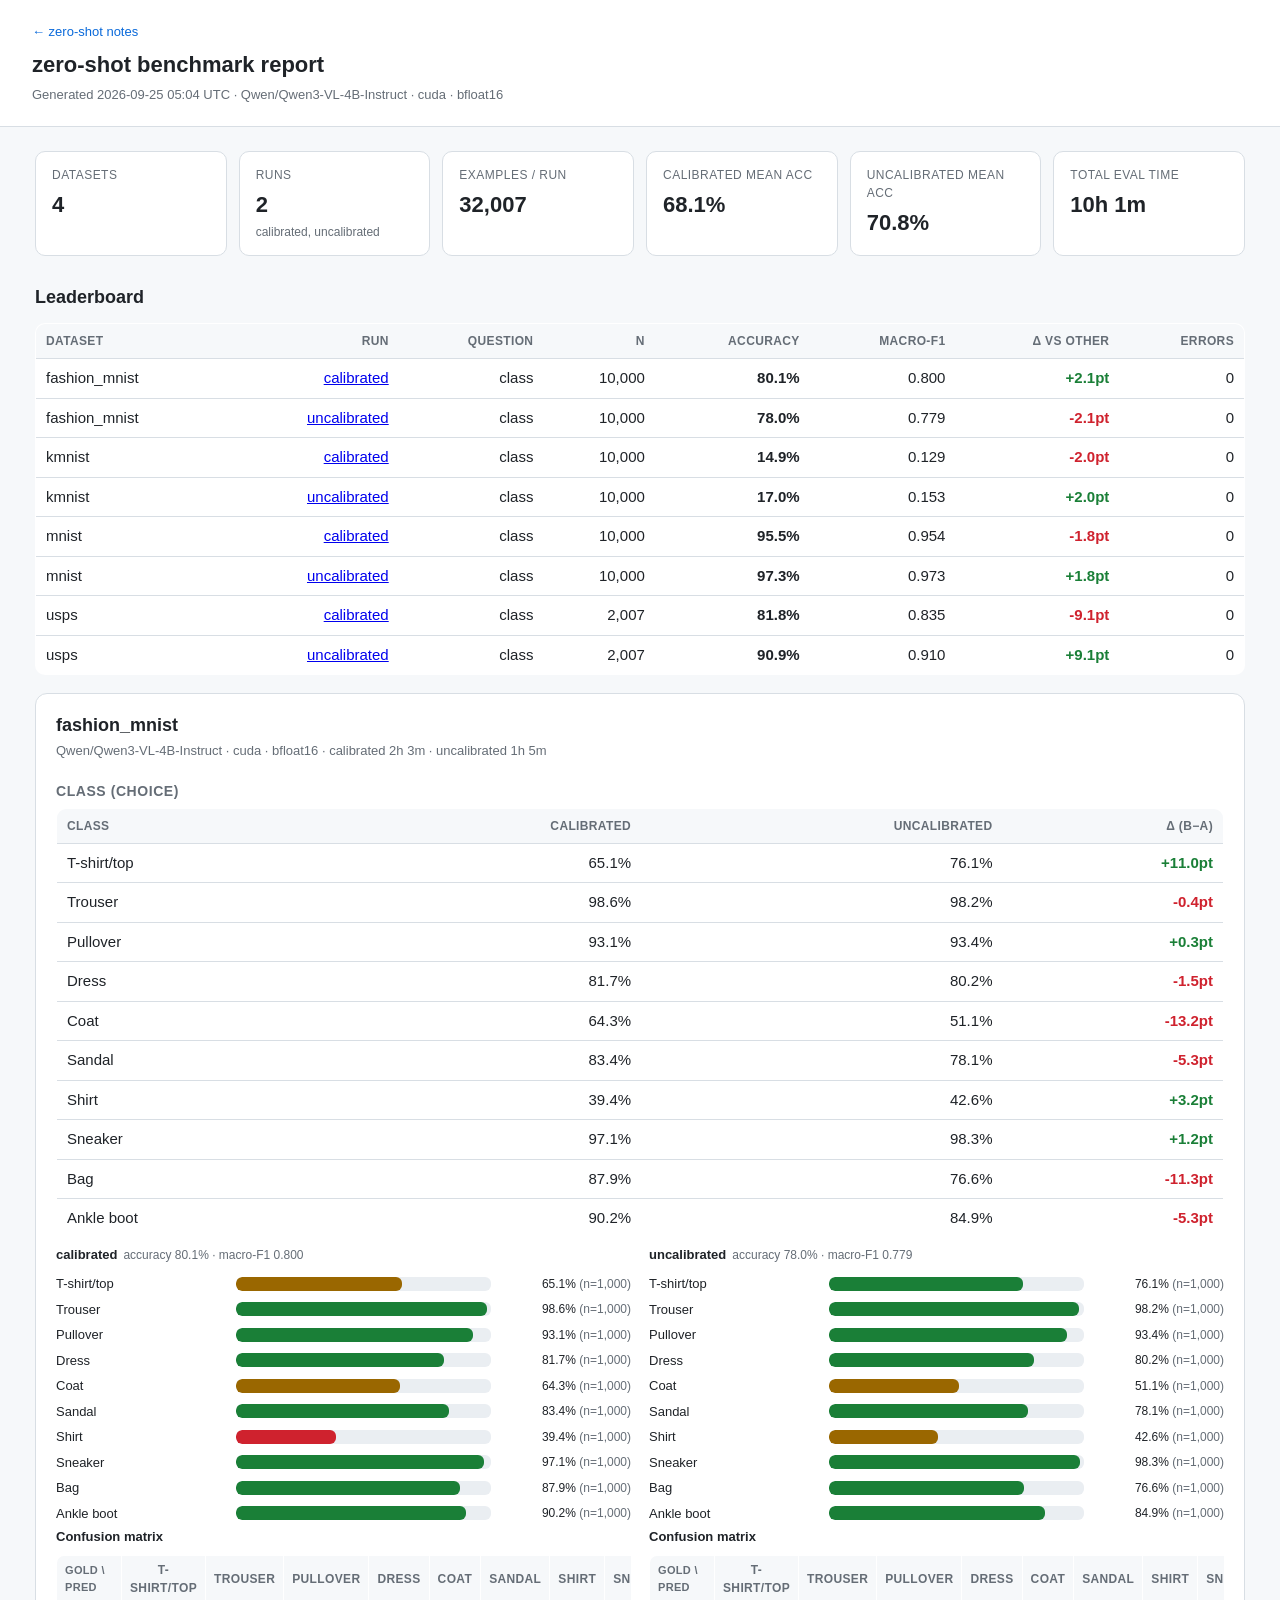
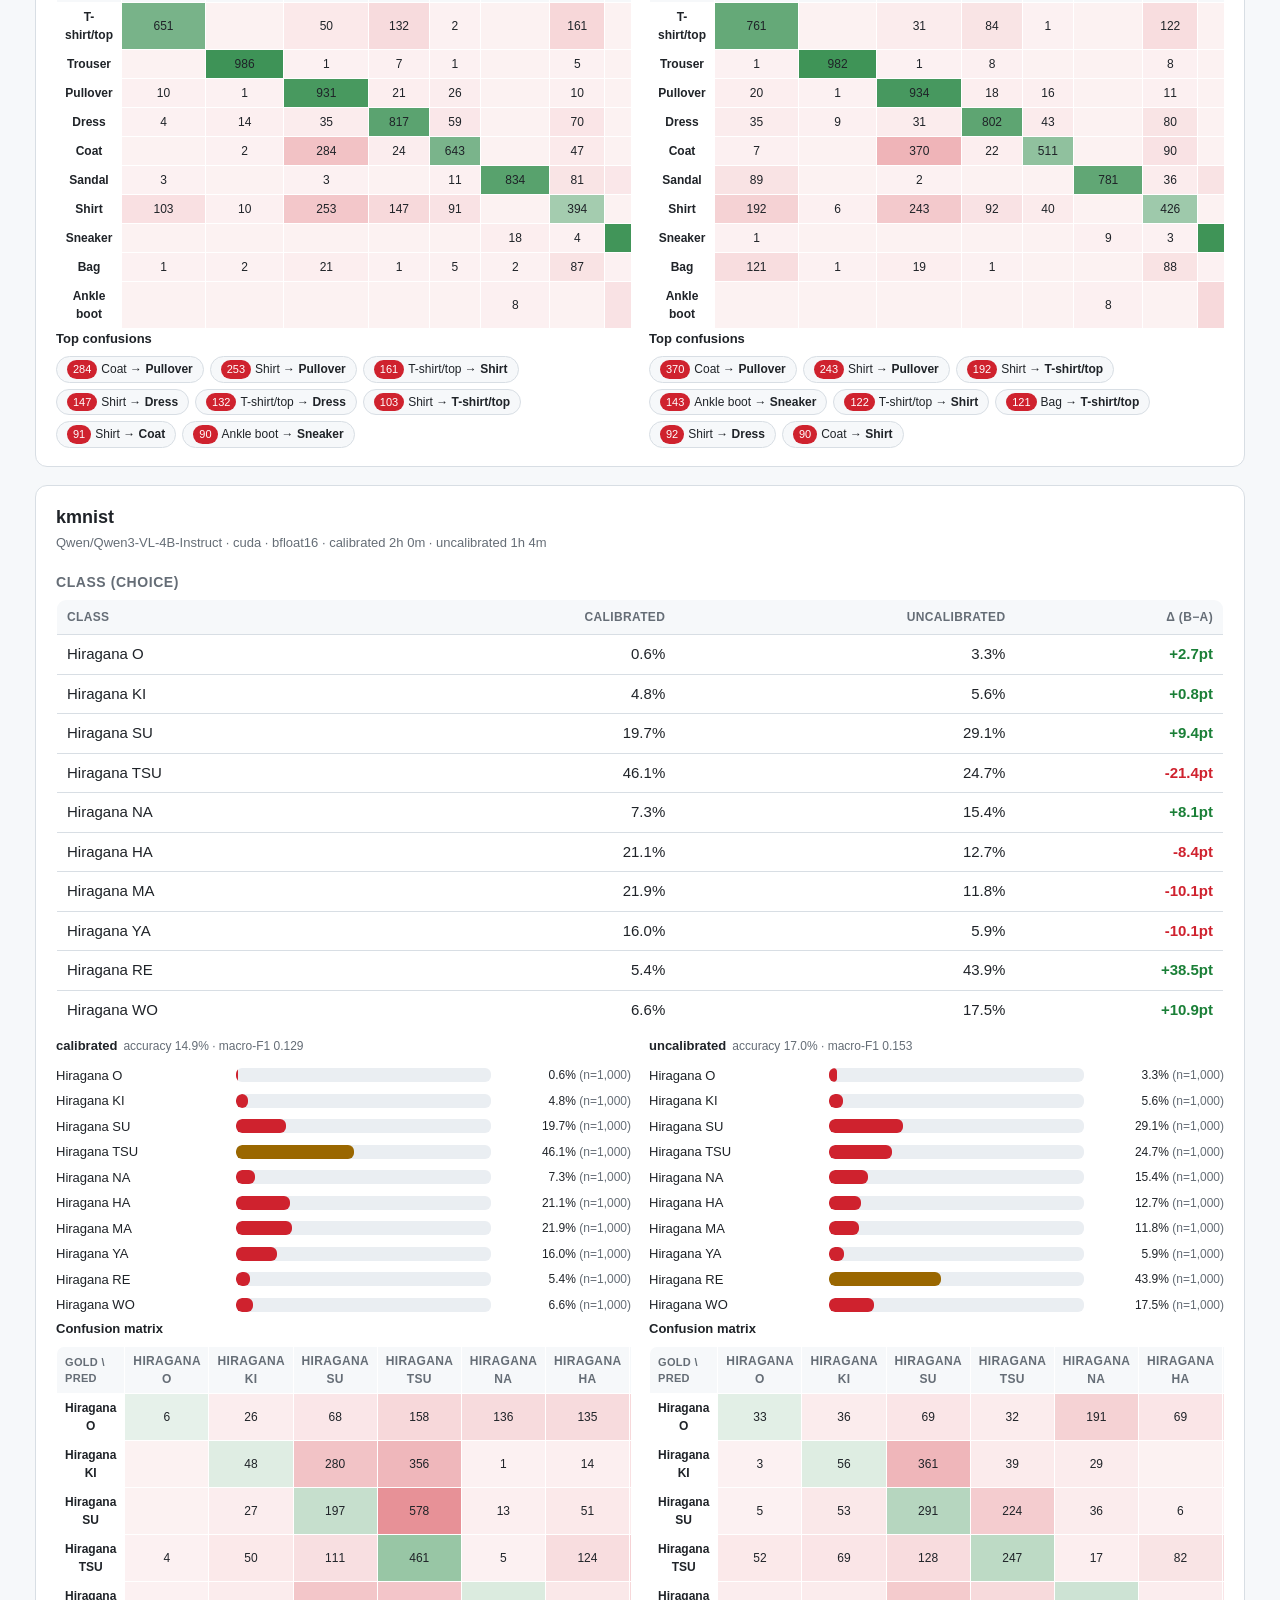
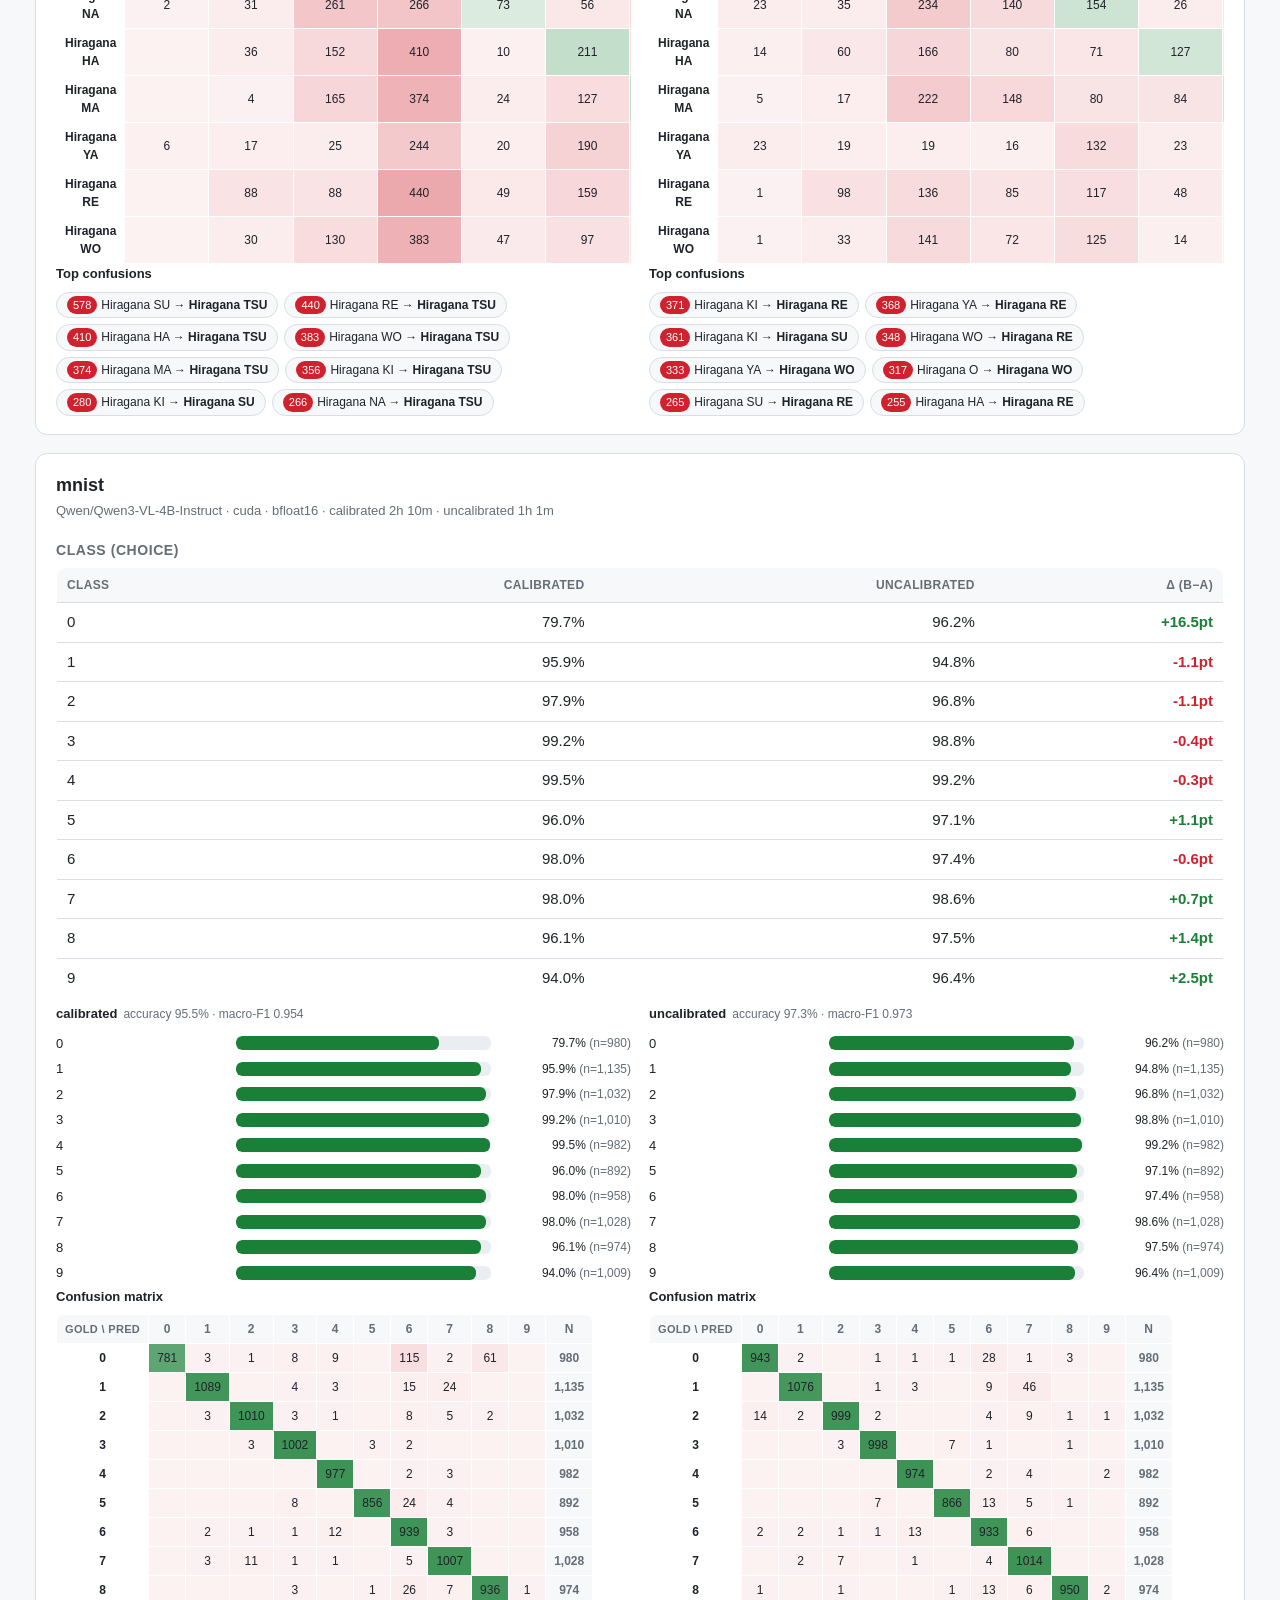
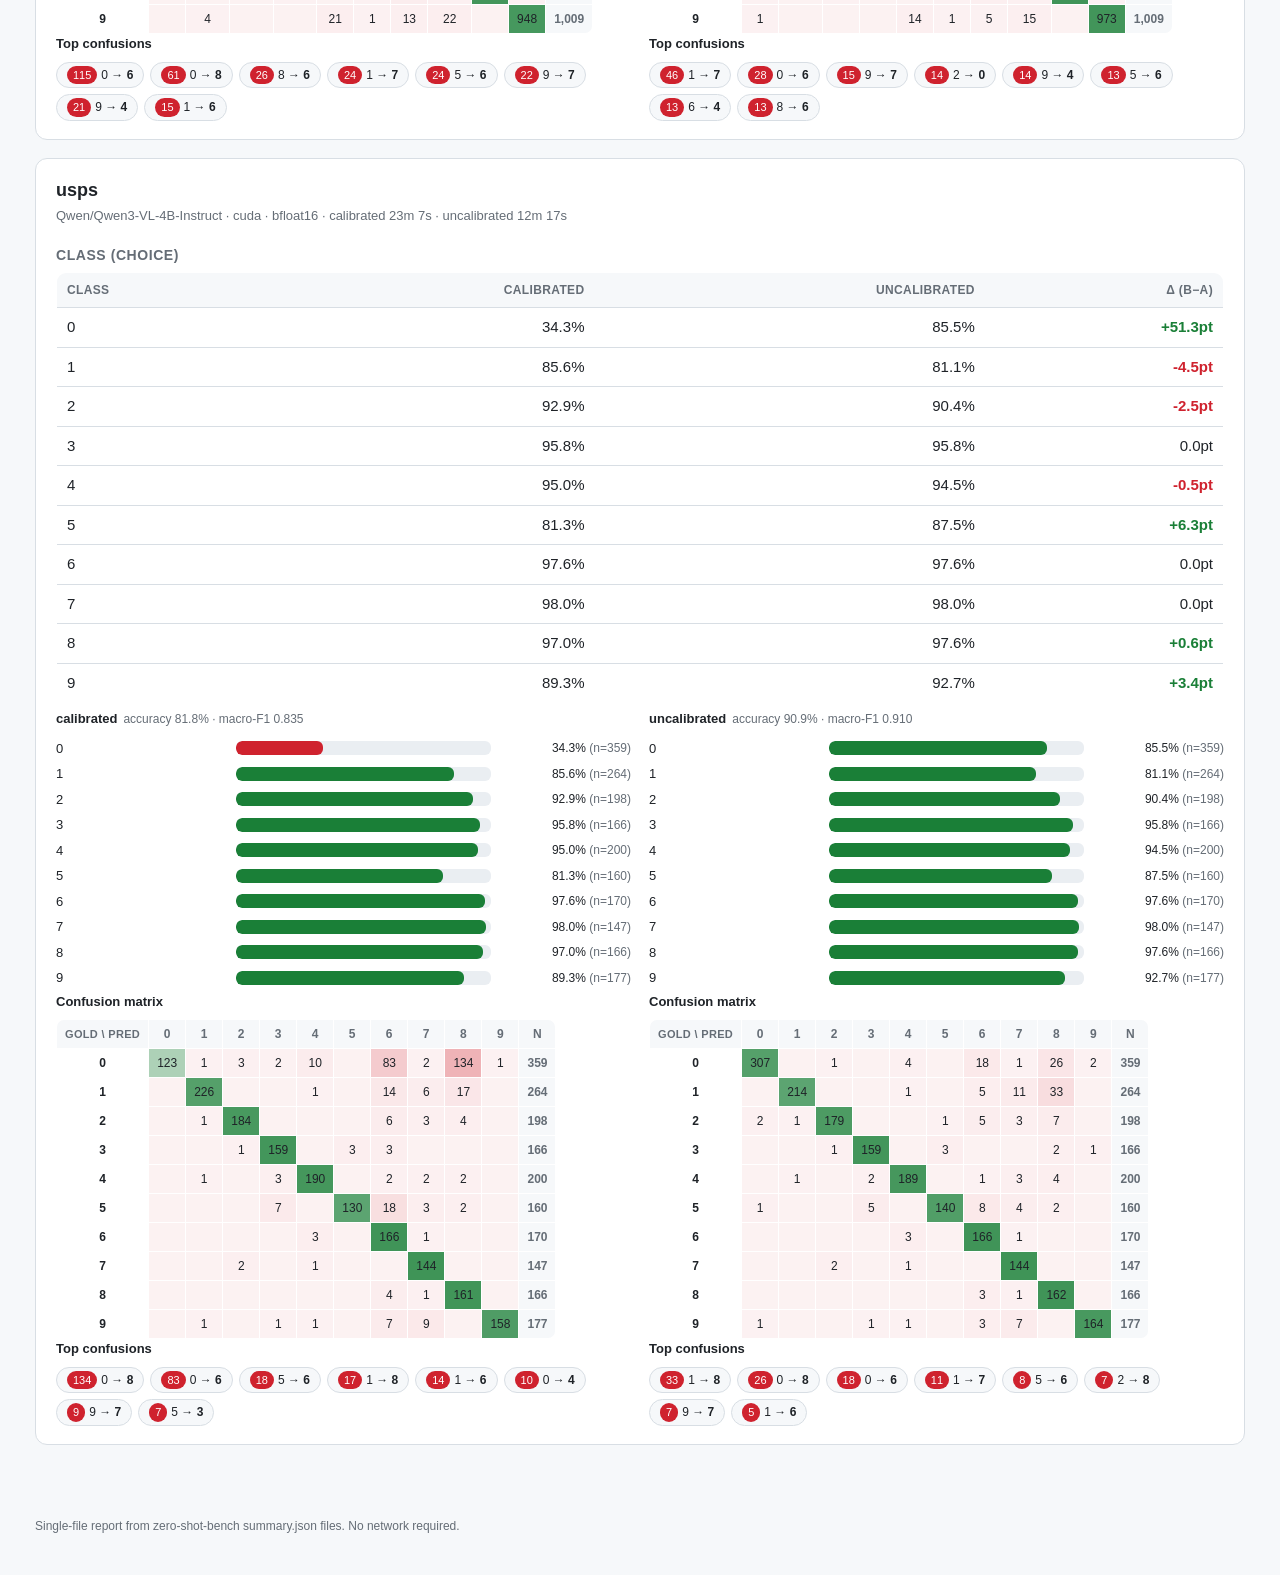
==== docs/benchmark/index.html @ 5418a1a0 "initial benchmarks" ====
<!DOCTYPE html>
<html lang="en">
<head>
<meta charset="utf-8">
<meta name="viewport" content="width=device-width, initial-scale=1">
<title>zero-shot benchmark report</title>
<style>
  :root{
    --bg:#f6f8fa; --card:#fff; --ink:#1f2328; --muted:#656d76;
    --border:#d8dee4; --accent:#0969da; --good:#1a7f37; --mid:#9a6700; --bad:#cf222e;
  }
  *{box-sizing:border-box}
  body{margin:0;background:var(--bg);color:var(--ink);
    font:15px/1.5 -apple-system,BlinkMacSystemFont,"Segoe UI",Roboto,Helvetica,Arial,sans-serif}
  header{background:#fff;border-bottom:1px solid var(--border);padding:22px 32px}
  header h1{margin:0 0 4px;font-size:22px}
  header p{margin:0;color:var(--muted);font-size:13px}
  main{max-width:1250px;margin:0 auto;padding:24px 20px 64px}
  h2{font-size:18px;margin:28px 0 12px}
  h3{font-size:14px;margin:20px 0 6px;color:var(--muted);text-transform:uppercase;letter-spacing:.04em}
  h4{font-size:13px;margin:0 0 6px}
  .cards{display:grid;grid-template-columns:repeat(auto-fit,minmax(150px,1fr));gap:12px}
  .card{background:var(--card);border:1px solid var(--border);border-radius:10px;padding:14px 16px}
  .card .k{font-size:12px;text-transform:uppercase;letter-spacing:.04em;color:var(--muted)}
  .card .v{font-size:22px;font-weight:600;margin-top:4px}
  .card .s{font-size:12px;color:var(--muted);margin-top:2px}
  table{border-collapse:collapse;width:100%;background:var(--card);border:1px solid var(--border);border-radius:10px;overflow:hidden}
  th,td{padding:8px 10px;text-align:right;border-bottom:1px solid var(--border);font-variant-numeric:tabular-nums}
  th:first-child,td:first-child{text-align:left}
  thead th{background:#f6f8fa;font-size:12px;color:var(--muted);text-transform:uppercase;letter-spacing:.03em}
  tbody tr:last-child td{border-bottom:none}
  tbody tr:hover{background:#f6f8fa}
  td.pos{color:var(--good);font-weight:600}
  td.neg{color:var(--bad);font-weight:600}
  .dataset{background:var(--card);border:1px solid var(--border);border-radius:12px;padding:18px 20px;margin-top:18px}
  .dataset h2{margin:0 0 2px}
  .dataset .meta{color:var(--muted);font-size:13px;margin-bottom:6px}
  .bars{display:grid;gap:6px;margin:10px 0 4px}
  .bar-row{display:grid;grid-template-columns:170px 1fr 130px;align-items:center;gap:10px}
  .bar-label{font-size:13px;overflow:hidden;text-overflow:ellipsis;white-space:nowrap}
  .bar-track{background:#eaeef2;border-radius:6px;height:14px;overflow:hidden}
  .bar-fill{height:100%;border-radius:6px}
  .bar-fill.good{background:var(--good)} .bar-fill.mid{background:var(--mid)} .bar-fill.bad{background:var(--bad)}
  .bar-val{font-size:12px;text-align:right;font-variant-numeric:tabular-nums}
  .muted{color:var(--muted)}
  .heatmap-wrap{overflow-x:auto;margin-top:8px}
  table.heatmap{width:auto;min-width:0;border-radius:8px}
  table.heatmap th,table.heatmap td{padding:5px 8px;text-align:center;font-size:12px;border:1px solid #fff}
  table.heatmap thead th{color:var(--muted)}
  table.heatmap th.corner{background:#f6f8fa;font-size:11px;text-align:left}
  table.heatmap th.total{background:#f6f8fa;color:var(--muted)}
  table.heatmap td{min-width:34px}
  .confusions{margin:8px 0 0;padding-left:0;list-style:none;display:flex;flex-wrap:wrap;gap:6px}
  .confusions li{background:#f6f8fa;border:1px solid var(--border);border-radius:999px;padding:3px 10px;font-size:12px}
  .pill{display:inline-block;min-width:18px;text-align:center;border-radius:999px;color:#fff;font-size:11px;padding:1px 6px;margin-right:4px}
  .pill.bad{background:var(--bad)}
  .run-grid{display:grid;grid-template-columns:repeat(auto-fit,minmax(430px,1fr));gap:18px;margin-top:6px}
  .run-col{min-width:0}
  .run-col h4 .tag{font-weight:400;color:var(--muted);font-size:12px;margin-left:6px}
  .legend{font-size:12px;color:var(--muted);margin-top:6px}
  .nav{margin:0 0 6px}
  .nav a{color:var(--accent);text-decoration:none;font-size:13px}
  .nav a:hover{text-decoration:underline}
  footer{max-width:1250px;margin:0 auto;padding:8px 20px 40px;color:var(--muted);font-size:12px}
</style>
</head>
<body>
<header>
  <p class="nav"><a href="../">← zero-shot notes</a></p>
  <h1>zero-shot benchmark report</h1>
  <p id="subtitle">Generated 2026-09-25 05:04 UTC</p>
</header>
<main>
  <section id="overview" class="cards"></section>

  <h2>Leaderboard</h2>
  <table id="leaderboard">
    <thead>
      <tr>
        <th>Dataset</th><th>Run</th><th>Question</th><th>N</th>
        <th>Accuracy</th><th>Macro-F1</th><th>Δ vs other</th><th>Errors</th>
      </tr>
    </thead>
    <tbody></tbody>
  </table>

  <div id="details"></div>
</main>
<footer>Single-file report from zero-shot-bench summary.json files. No network required.</footer>
<script>
const REPORTS = [{"created_at": "2026-09-24T19:02:17.685907+00:00", "dataset": {"path": "/home/ayues/project/zero-shot/benchmark/data/popular/fashion_mnist/data.csv", "examples": 10000, "evaluated": 10000, "errors": 0}, "model": {"id": "Qwen/Qwen3-VL-4B-Instruct", "source": "/home/ayues/project/zero-shot/models/qwen3-vl-4b-instruct", "from_disk": true, "device": "cuda", "dtype": "bfloat16", "quantized": false, "multimodal": true}, "settings": {"temperature": 1.0, "calibrate": true, "calibration_context": "N/A", "kv_cache": true, "max_image_pixels": null, "text_columns": ["text"], "text_separator": "\n\n", "state_key": null, "image_column": "image", "limit": null}, "label_map": {}, "label_columns": {"class": "label"}, "questions": {"class": {"type": "choice", "instructions": "Which type of clothing is shown in the image?", "criteria": {"t-shirt": "T-shirt/top", "trouser": "Trouser", "pullover": "Pullover", "dress": "Dress", "coat": "Coat", "sandal": "Sandal", "shirt": "Shirt", "sneaker": "Sneaker", "bag": "Bag", "ankle-boot": "Ankle boot"}}}, "metrics": {"class": {"type": "choice", "n": 10000, "accuracy": 0.8008, "macro_f1": 0.8002723327448555, "confusion": {"t-shirt": {"t-shirt": 651, "trouser": 0, "pullover": 50, "dress": 132, "coat": 2, "sandal": 0, "shirt": 161, "sneaker": 0, "bag": 4, "ankle-boot": 0}, "trouser": {"t-shirt": 0, "trouser": 986, "pullover": 1, "dress": 7, "coat": 1, "sandal": 0, "shirt": 5, "sneaker": 0, "bag": 0, "ankle-boot": 0}, "pullover": {"t-shirt": 10, "trouser": 1, "pullover": 931, "dress": 21, "coat": 26, "sandal": 0, "shirt": 10, "sneaker": 0, "bag": 1, "ankle-boot": 0}, "dress": {"t-shirt": 4, "trouser": 14, "pullover": 35, "dress": 817, "coat": 59, "sandal": 0, "shirt": 70, "sneaker": 0, "bag": 1, "ankle-boot": 0}, "coat": {"t-shirt": 0, "trouser": 2, "pullover": 284, "dress": 24, "coat": 643, "sandal": 0, "shirt": 47, "sneaker": 0, "bag": 0, "ankle-boot": 0}, "sandal": {"t-shirt": 3, "trouser": 0, "pullover": 3, "dress": 0, "coat": 11, "sandal": 834, "shirt": 81, "sneaker": 58, "bag": 1, "ankle-boot": 9}, "shirt": {"t-shirt": 103, "trouser": 10, "pullover": 253, "dress": 147, "coat": 91, "sandal": 0, "shirt": 394, "sneaker": 0, "bag": 2, "ankle-boot": 0}, "sneaker": {"t-shirt": 0, "trouser": 0, "pullover": 0, "dress": 0, "coat": 0, "sandal": 18, "shirt": 4, "sneaker": 971, "bag": 0, "ankle-boot": 7}, "bag": {"t-shirt": 1, "trouser": 2, "pullover": 21, "dress": 1, "coat": 5, "sandal": 2, "shirt": 87, "sneaker": 2, "bag": 879, "ankle-boot": 0}, "ankle-boot": {"t-shirt": 0, "trouser": 0, "pullover": 0, "dress": 0, "coat": 0, "sandal": 8, "shirt": 0, "sneaker": 90, "bag": 0, "ankle-boot": 902}}, "labels": ["t-shirt", "trouser", "pullover", "dress", "coat", "sandal", "shirt", "sneaker", "bag", "ankle-boot"], "unmatched_gold": 0, "errors": 0}}, "overall": {"questions": 1, "mean_accuracy": 0.8008, "mean_mae": null}, "timing": {"load_seconds": 45.74300926000069, "eval_seconds": 7423.798492524998, "seconds_per_example": 0.7423798492524999}, "output_dir": "/home/ayues/project/zero-shot/benchmark/data/popular/fashion_mnist/out", "name": "fashion_mnist", "run_dir": "out", "run": "calibrated"}, {"created_at": "2026-09-24T21:03:00.503911+00:00", "dataset": {"path": "/home/ayues/project/zero-shot/benchmark/data/popular/kmnist/data.csv", "examples": 10000, "evaluated": 10000, "errors": 0}, "model": {"id": "Qwen/Qwen3-VL-4B-Instruct", "source": "/home/ayues/project/zero-shot/models/qwen3-vl-4b-instruct", "from_disk": true, "device": "cuda", "dtype": "bfloat16", "quantized": false, "multimodal": true}, "settings": {"temperature": 1.0, "calibrate": true, "calibration_context": "N/A", "kv_cache": true, "max_image_pixels": null, "text_columns": ["text"], "text_separator": "\n\n", "state_key": null, "image_column": "image", "limit": null}, "label_map": {}, "label_columns": {"class": "label"}, "questions": {"class": {"type": "choice", "instructions": "Which hiragana character is written in the image?", "criteria": {"o": "Hiragana O", "ki": "Hiragana KI", "su": "Hiragana SU", "tsu": "Hiragana TSU", "na": "Hiragana NA", "ha": "Hiragana HA", "ma": "Hiragana MA", "ya": "Hiragana YA", "re": "Hiragana RE", "wo": "Hiragana WO"}}}, "metrics": {"class": {"type": "choice", "n": 10000, "accuracy": 0.1495, "macro_f1": 0.12875838931871525, "confusion": {"o": {"o": 6, "ki": 26, "su": 68, "tsu": 158, "na": 136, "ha": 135, "ma": 158, "ya": 65, "re": 61, "wo": 187}, "ki": {"o": 0, "ki": 48, "su": 280, "tsu": 356, "na": 1, "ha": 14, "ma": 102, "ya": 67, "re": 119, "wo": 13}, "su": {"o": 0, "ki": 27, "su": 197, "tsu": 578, "na": 13, "ha": 51, "ma": 31, "ya": 14, "re": 66, "wo": 23}, "tsu": {"o": 4, "ki": 50, "su": 111, "tsu": 461, "na": 5, "ha": 124, "ma": 187, "ya": 8, "re": 41, "wo": 9}, "na": {"o": 2, "ki": 31, "su": 261, "tsu": 266, "na": 73, "ha": 56, "ma": 153, "ya": 56, "re": 39, "wo": 63}, "ha": {"o": 0, "ki": 36, "su": 152, "tsu": 410, "na": 10, "ha": 211, "ma": 86, "ya": 69, "re": 7, "wo": 19}, "ma": {"o": 0, "ki": 4, "su": 165, "tsu": 374, "na": 24, "ha": 127, "ma": 219, "ya": 43, "re": 11, "wo": 33}, "ya": {"o": 6, "ki": 17, "su": 25, "tsu": 244, "na": 20, "ha": 190, "ma": 109, "ya": 160, "re": 142, "wo": 87}, "re": {"o": 0, "ki": 88, "su": 88, "tsu": 440, "na": 49, "ha": 159, "ma": 81, "ya": 36, "re": 54, "wo": 5}, "wo": {"o": 0, "ki": 30, "su": 130, "tsu": 383, "na": 47, "ha": 97, "ma": 52, "ya": 167, "re": 28, "wo": 66}}, "labels": ["o", "ki", "su", "tsu", "na", "ha", "ma", "ya", "re", "wo"], "unmatched_gold": 0, "errors": 0}}, "overall": {"questions": 1, "mean_accuracy": 0.1495, "mean_mae": null}, "timing": {"load_seconds": 18.66053190400271, "eval_seconds": 7222.971727321998, "seconds_per_example": 0.7222971727321997}, "output_dir": "/home/ayues/project/zero-shot/benchmark/data/popular/kmnist/out", "name": "kmnist", "run_dir": "out", "run": "calibrated"}, {"created_at": "2026-09-24T16:57:44.135736+00:00", "dataset": {"path": "/home/ayues/project/zero-shot/benchmark/data/popular/mnist/data.csv", "examples": 10000, "evaluated": 10000, "errors": 0}, "model": {"id": "Qwen/Qwen3-VL-4B-Instruct", "source": "/home/ayues/project/zero-shot/models/qwen3-vl-4b-instruct", "from_disk": true, "device": "cuda", "dtype": "bfloat16", "quantized": false, "multimodal": true}, "settings": {"temperature": 1.0, "calibrate": true, "calibration_context": "N/A", "kv_cache": true, "max_image_pixels": null, "text_columns": ["text"], "text_separator": "\n\n", "state_key": null, "image_column": "image", "limit": null}, "label_map": {}, "label_columns": {"class": "label"}, "questions": {"class": {"type": "choice", "instructions": "Which single digit (0-9) is written in this image?", "criteria": {"0": "", "1": "", "2": "", "3": "", "4": "", "5": "", "6": "", "7": "", "8": "", "9": ""}}}, "metrics": {"class": {"type": "choice", "n": 10000, "accuracy": 0.9545, "macro_f1": 0.9539557639580375, "confusion": {"0": {"0": 781, "1": 3, "2": 1, "3": 8, "4": 9, "5": 0, "6": 115, "7": 2, "8": 61, "9": 0}, "1": {"0": 0, "1": 1089, "2": 0, "3": 4, "4": 3, "5": 0, "6": 15, "7": 24, "8": 0, "9": 0}, "2": {"0": 0, "1": 3, "2": 1010, "3": 3, "4": 1, "5": 0, "6": 8, "7": 5, "8": 2, "9": 0}, "3": {"0": 0, "1": 0, "2": 3, "3": 1002, "4": 0, "5": 3, "6": 2, "7": 0, "8": 0, "9": 0}, "4": {"0": 0, "1": 0, "2": 0, "3": 0, "4": 977, "5": 0, "6": 2, "7": 3, "8": 0, "9": 0}, "5": {"0": 0, "1": 0, "2": 0, "3": 8, "4": 0, "5": 856, "6": 24, "7": 4, "8": 0, "9": 0}, "6": {"0": 0, "1": 2, "2": 1, "3": 1, "4": 12, "5": 0, "6": 939, "7": 3, "8": 0, "9": 0}, "7": {"0": 0, "1": 3, "2": 11, "3": 1, "4": 1, "5": 0, "6": 5, "7": 1007, "8": 0, "9": 0}, "8": {"0": 0, "1": 0, "2": 0, "3": 3, "4": 0, "5": 1, "6": 26, "7": 7, "8": 936, "9": 1}, "9": {"0": 0, "1": 4, "2": 0, "3": 0, "4": 21, "5": 1, "6": 13, "7": 22, "8": 0, "9": 948}}, "labels": ["0", "1", "2", "3", "4", "5", "6", "7", "8", "9"], "unmatched_gold": 0, "errors": 0}}, "overall": {"questions": 1, "mean_accuracy": 0.9545, "mean_mae": null}, "timing": {"load_seconds": 4.3006291080000665, "eval_seconds": 7846.954519002002, "seconds_per_example": 0.7846954519002002}, "output_dir": "/home/ayues/project/zero-shot/benchmark/data/popular/mnist/out", "name": "mnist", "run_dir": "out", "run": "calibrated"}, {"created_at": "2026-09-24T21:26:11.743957+00:00", "dataset": {"path": "/home/ayues/project/zero-shot/benchmark/data/popular/usps/data.csv", "examples": 2007, "evaluated": 2007, "errors": 0}, "model": {"id": "Qwen/Qwen3-VL-4B-Instruct", "source": "/home/ayues/project/zero-shot/models/qwen3-vl-4b-instruct", "from_disk": true, "device": "cuda", "dtype": "bfloat16", "quantized": false, "multimodal": true}, "settings": {"temperature": 1.0, "calibrate": true, "calibration_context": "N/A", "kv_cache": true, "max_image_pixels": null, "text_columns": ["text"], "text_separator": "\n\n", "state_key": null, "image_column": "image", "limit": null}, "label_map": {}, "label_columns": {"class": "label"}, "questions": {"class": {"type": "choice", "instructions": "Which single digit (0-9) is written in the image?", "criteria": {"0": "", "1": "", "2": "", "3": "", "4": "", "5": "", "6": "", "7": "", "8": "", "9": ""}}}, "metrics": {"class": {"type": "choice", "n": 2007, "accuracy": 0.8176382660687593, "macro_f1": 0.8348558573045868, "confusion": {"0": {"0": 123, "1": 1, "2": 3, "3": 2, "4": 10, "5": 0, "6": 83, "7": 2, "8": 134, "9": 1}, "1": {"0": 0, "1": 226, "2": 0, "3": 0, "4": 1, "5": 0, "6": 14, "7": 6, "8": 17, "9": 0}, "2": {"0": 0, "1": 1, "2": 184, "3": 0, "4": 0, "5": 0, "6": 6, "7": 3, "8": 4, "9": 0}, "3": {"0": 0, "1": 0, "2": 1, "3": 159, "4": 0, "5": 3, "6": 3, "7": 0, "8": 0, "9": 0}, "4": {"0": 0, "1": 1, "2": 0, "3": 3, "4": 190, "5": 0, "6": 2, "7": 2, "8": 2, "9": 0}, "5": {"0": 0, "1": 0, "2": 0, "3": 7, "4": 0, "5": 130, "6": 18, "7": 3, "8": 2, "9": 0}, "6": {"0": 0, "1": 0, "2": 0, "3": 0, "4": 3, "5": 0, "6": 166, "7": 1, "8": 0, "9": 0}, "7": {"0": 0, "1": 0, "2": 2, "3": 0, "4": 1, "5": 0, "6": 0, "7": 144, "8": 0, "9": 0}, "8": {"0": 0, "1": 0, "2": 0, "3": 0, "4": 0, "5": 0, "6": 4, "7": 1, "8": 161, "9": 0}, "9": {"0": 0, "1": 1, "2": 0, "3": 1, "4": 1, "5": 0, "6": 7, "7": 9, "8": 0, "9": 158}}, "labels": ["0", "1", "2", "3", "4", "5", "6", "7", "8", "9"], "unmatched_gold": 0, "errors": 0}}, "overall": {"questions": 1, "mean_accuracy": 0.8176382660687593, "mean_mae": null}, "timing": {"load_seconds": 3.6701482460048283, "eval_seconds": 1386.8287330730018, "seconds_per_example": 0.6909958809531648}, "output_dir": "/home/ayues/project/zero-shot/benchmark/data/popular/usps/out", "name": "usps", "run_dir": "out", "run": "calibrated"}, {"created_at": "2026-09-25T02:34:12.720989+00:00", "dataset": {"path": "/home/ayues/project/zero-shot/benchmark/data/popular/fashion_mnist/data.csv", "examples": 10000, "evaluated": 10000, "errors": 0}, "model": {"id": "Qwen/Qwen3-VL-4B-Instruct", "source": "/home/ayues/project/zero-shot/models/qwen3-vl-4b-instruct", "from_disk": true, "device": "cuda", "dtype": "bfloat16", "quantized": false, "multimodal": true}, "settings": {"temperature": 1.0, "calibrate": false, "calibration_context": "N/A", "kv_cache": true, "max_image_pixels": null, "text_columns": ["text"], "text_separator": "\n\n", "state_key": null, "image_column": "image", "limit": null}, "label_map": {}, "label_columns": {"class": "label"}, "questions": {"class": {"type": "choice", "instructions": "Which type of clothing is shown in the image?", "criteria": {"t-shirt": "T-shirt/top", "trouser": "Trouser", "pullover": "Pullover", "dress": "Dress", "coat": "Coat", "sandal": "Sandal", "shirt": "Shirt", "sneaker": "Sneaker", "bag": "Bag", "ankle-boot": "Ankle boot"}}}, "metrics": {"class": {"type": "choice", "n": 10000, "accuracy": 0.7795, "macro_f1": 0.7794634136109871, "confusion": {"t-shirt": {"t-shirt": 761, "trouser": 0, "pullover": 31, "dress": 84, "coat": 1, "sandal": 0, "shirt": 122, "sneaker": 0, "bag": 1, "ankle-boot": 0}, "trouser": {"t-shirt": 1, "trouser": 982, "pullover": 1, "dress": 8, "coat": 0, "sandal": 0, "shirt": 8, "sneaker": 0, "bag": 0, "ankle-boot": 0}, "pullover": {"t-shirt": 20, "trouser": 1, "pullover": 934, "dress": 18, "coat": 16, "sandal": 0, "shirt": 11, "sneaker": 0, "bag": 0, "ankle-boot": 0}, "dress": {"t-shirt": 35, "trouser": 9, "pullover": 31, "dress": 802, "coat": 43, "sandal": 0, "shirt": 80, "sneaker": 0, "bag": 0, "ankle-boot": 0}, "coat": {"t-shirt": 7, "trouser": 0, "pullover": 370, "dress": 22, "coat": 511, "sandal": 0, "shirt": 90, "sneaker": 0, "bag": 0, "ankle-boot": 0}, "sandal": {"t-shirt": 89, "trouser": 0, "pullover": 2, "dress": 0, "coat": 0, "sandal": 781, "shirt": 36, "sneaker": 87, "bag": 0, "ankle-boot": 5}, "shirt": {"t-shirt": 192, "trouser": 6, "pullover": 243, "dress": 92, "coat": 40, "sandal": 0, "shirt": 426, "sneaker": 0, "bag": 1, "ankle-boot": 0}, "sneaker": {"t-shirt": 1, "trouser": 0, "pullover": 0, "dress": 0, "coat": 0, "sandal": 9, "shirt": 3, "sneaker": 983, "bag": 0, "ankle-boot": 4}, "bag": {"t-shirt": 121, "trouser": 1, "pullover": 19, "dress": 1, "coat": 0, "sandal": 0, "shirt": 88, "sneaker": 4, "bag": 766, "ankle-boot": 0}, "ankle-boot": {"t-shirt": 0, "trouser": 0, "pullover": 0, "dress": 0, "coat": 0, "sandal": 8, "shirt": 0, "sneaker": 143, "bag": 0, "ankle-boot": 849}}, "labels": ["t-shirt", "trouser", "pullover", "dress", "coat", "sandal", "shirt", "sneaker", "bag", "ankle-boot"], "unmatched_gold": 0, "errors": 0}}, "overall": {"questions": 1, "mean_accuracy": 0.7795, "mean_mae": null}, "timing": {"load_seconds": 4.740339263000351, "eval_seconds": 3956.718933994998, "seconds_per_example": 0.3956718933994998}, "output_dir": "/home/ayues/project/zero-shot/benchmark/data/popular/fashion_mnist/out-nocal", "name": "fashion_mnist", "run_dir": "out-nocal", "run": "uncalibrated"}, {"created_at": "2026-09-25T03:38:19.614732+00:00", "dataset": {"path": "/home/ayues/project/zero-shot/benchmark/data/popular/kmnist/data.csv", "examples": 10000, "evaluated": 10000, "errors": 0}, "model": {"id": "Qwen/Qwen3-VL-4B-Instruct", "source": "/home/ayues/project/zero-shot/models/qwen3-vl-4b-instruct", "from_disk": true, "device": "cuda", "dtype": "bfloat16", "quantized": false, "multimodal": true}, "settings": {"temperature": 1.0, "calibrate": false, "calibration_context": "N/A", "kv_cache": true, "max_image_pixels": null, "text_columns": ["text"], "text_separator": "\n\n", "state_key": null, "image_column": "image", "limit": null}, "label_map": {}, "label_columns": {"class": "label"}, "questions": {"class": {"type": "choice", "instructions": "Which hiragana character is written in the image?", "criteria": {"o": "Hiragana O", "ki": "Hiragana KI", "su": "Hiragana SU", "tsu": "Hiragana TSU", "na": "Hiragana NA", "ha": "Hiragana HA", "ma": "Hiragana MA", "ya": "Hiragana YA", "re": "Hiragana RE", "wo": "Hiragana WO"}}}, "metrics": {"class": {"type": "choice", "n": 10000, "accuracy": 0.1699, "macro_f1": 0.1530563942659137, "confusion": {"o": {"o": 33, "ki": 36, "su": 69, "tsu": 32, "na": 191, "ha": 69, "ma": 87, "ya": 25, "re": 141, "wo": 317}, "ki": {"o": 3, "ki": 56, "su": 361, "tsu": 39, "na": 29, "ha": 0, "ma": 43, "ya": 21, "re": 371, "wo": 77}, "su": {"o": 5, "ki": 53, "su": 291, "tsu": 224, "na": 36, "ha": 6, "ma": 10, "ya": 5, "re": 265, "wo": 105}, "tsu": {"o": 52, "ki": 69, "su": 128, "tsu": 247, "na": 17, "ha": 82, "ma": 129, "ya": 3, "re": 223, "wo": 50}, "na": {"o": 23, "ki": 35, "su": 234, "tsu": 140, "na": 154, "ha": 26, "ma": 70, "ya": 22, "re": 124, "wo": 172}, "ha": {"o": 14, "ki": 60, "su": 166, "tsu": 80, "na": 71, "ha": 127, "ma": 42, "ya": 27, "re": 255, "wo": 158}, "ma": {"o": 5, "ki": 17, "su": 222, "tsu": 148, "na": 80, "ha": 84, "ma": 118, "ya": 18, "re": 123, "wo": 185}, "ya": {"o": 23, "ki": 19, "su": 19, "tsu": 16, "na": 132, "ha": 23, "ma": 8, "ya": 59, "re": 368, "wo": 333}, "re": {"o": 1, "ki": 98, "su": 136, "tsu": 85, "na": 117, "ha": 48, "ma": 15, "ya": 4, "re": 439, "wo": 57}, "wo": {"o": 1, "ki": 33, "su": 141, "tsu": 72, "na": 125, "ha": 14, "ma": 2, "ya": 89, "re": 348, "wo": 175}}, "labels": ["o", "ki", "su", "tsu", "na", "ha", "ma", "ya", "re", "wo"], "unmatched_gold": 0, "errors": 0}}, "overall": {"questions": 1, "mean_accuracy": 0.1699, "mean_mae": null}, "timing": {"load_seconds": 3.8719869339984143, "eval_seconds": 3842.1482363920004, "seconds_per_example": 0.38421482363920006}, "output_dir": "/home/ayues/project/zero-shot/benchmark/data/popular/kmnist/out-nocal", "name": "kmnist", "run_dir": "out-nocal", "run": "uncalibrated"}, {"created_at": "2026-09-25T01:28:10.011584+00:00", "dataset": {"path": "/home/ayues/project/zero-shot/benchmark/data/popular/mnist/data.csv", "examples": 10000, "evaluated": 10000, "errors": 0}, "model": {"id": "Qwen/Qwen3-VL-4B-Instruct", "source": "/home/ayues/project/zero-shot/models/qwen3-vl-4b-instruct", "from_disk": true, "device": "cuda", "dtype": "bfloat16", "quantized": false, "multimodal": true}, "settings": {"temperature": 1.0, "calibrate": false, "calibration_context": "N/A", "kv_cache": true, "max_image_pixels": null, "text_columns": ["text"], "text_separator": "\n\n", "state_key": null, "image_column": "image", "limit": null}, "label_map": {}, "label_columns": {"class": "label"}, "questions": {"class": {"type": "choice", "instructions": "Which single digit (0-9) is written in this image?", "criteria": {"0": "", "1": "", "2": "", "3": "", "4": "", "5": "", "6": "", "7": "", "8": "", "9": ""}}}, "metrics": {"class": {"type": "choice", "n": 10000, "accuracy": 0.9726, "macro_f1": 0.9728437955637268, "confusion": {"0": {"0": 943, "1": 2, "2": 0, "3": 1, "4": 1, "5": 1, "6": 28, "7": 1, "8": 3, "9": 0}, "1": {"0": 0, "1": 1076, "2": 0, "3": 1, "4": 3, "5": 0, "6": 9, "7": 46, "8": 0, "9": 0}, "2": {"0": 14, "1": 2, "2": 999, "3": 2, "4": 0, "5": 0, "6": 4, "7": 9, "8": 1, "9": 1}, "3": {"0": 0, "1": 0, "2": 3, "3": 998, "4": 0, "5": 7, "6": 1, "7": 0, "8": 1, "9": 0}, "4": {"0": 0, "1": 0, "2": 0, "3": 0, "4": 974, "5": 0, "6": 2, "7": 4, "8": 0, "9": 2}, "5": {"0": 0, "1": 0, "2": 0, "3": 7, "4": 0, "5": 866, "6": 13, "7": 5, "8": 1, "9": 0}, "6": {"0": 2, "1": 2, "2": 1, "3": 1, "4": 13, "5": 0, "6": 933, "7": 6, "8": 0, "9": 0}, "7": {"0": 0, "1": 2, "2": 7, "3": 0, "4": 1, "5": 0, "6": 4, "7": 1014, "8": 0, "9": 0}, "8": {"0": 1, "1": 0, "2": 1, "3": 0, "4": 0, "5": 1, "6": 13, "7": 6, "8": 950, "9": 2}, "9": {"0": 1, "1": 0, "2": 0, "3": 0, "4": 14, "5": 1, "6": 5, "7": 15, "8": 0, "9": 973}}, "labels": ["0", "1", "2", "3", "4", "5", "6", "7", "8", "9"], "unmatched_gold": 0, "errors": 0}}, "overall": {"questions": 1, "mean_accuracy": 0.9726, "mean_mae": null}, "timing": {"load_seconds": 10.942215436996776, "eval_seconds": 3688.7259646250022, "seconds_per_example": 0.3688725964625002}, "output_dir": "/home/ayues/project/zero-shot/benchmark/data/popular/mnist/out-nocal", "name": "mnist", "run_dir": "out-nocal", "run": "uncalibrated"}, {"created_at": "2026-09-25T03:50:41.108599+00:00", "dataset": {"path": "/home/ayues/project/zero-shot/benchmark/data/popular/usps/data.csv", "examples": 2007, "evaluated": 2007, "errors": 0}, "model": {"id": "Qwen/Qwen3-VL-4B-Instruct", "source": "/home/ayues/project/zero-shot/models/qwen3-vl-4b-instruct", "from_disk": true, "device": "cuda", "dtype": "bfloat16", "quantized": false, "multimodal": true}, "settings": {"temperature": 1.0, "calibrate": false, "calibration_context": "N/A", "kv_cache": true, "max_image_pixels": null, "text_columns": ["text"], "text_separator": "\n\n", "state_key": null, "image_column": "image", "limit": null}, "label_map": {}, "label_columns": {"class": "label"}, "questions": {"class": {"type": "choice", "instructions": "Which single digit (0-9) is written in the image?", "criteria": {"0": "", "1": "", "2": "", "3": "", "4": "", "5": "", "6": "", "7": "", "8": "", "9": ""}}}, "metrics": {"class": {"type": "choice", "n": 2007, "accuracy": 0.9088191330343797, "macro_f1": 0.9100951035777964, "confusion": {"0": {"0": 307, "1": 0, "2": 1, "3": 0, "4": 4, "5": 0, "6": 18, "7": 1, "8": 26, "9": 2}, "1": {"0": 0, "1": 214, "2": 0, "3": 0, "4": 1, "5": 0, "6": 5, "7": 11, "8": 33, "9": 0}, "2": {"0": 2, "1": 1, "2": 179, "3": 0, "4": 0, "5": 1, "6": 5, "7": 3, "8": 7, "9": 0}, "3": {"0": 0, "1": 0, "2": 1, "3": 159, "4": 0, "5": 3, "6": 0, "7": 0, "8": 2, "9": 1}, "4": {"0": 0, "1": 1, "2": 0, "3": 2, "4": 189, "5": 0, "6": 1, "7": 3, "8": 4, "9": 0}, "5": {"0": 1, "1": 0, "2": 0, "3": 5, "4": 0, "5": 140, "6": 8, "7": 4, "8": 2, "9": 0}, "6": {"0": 0, "1": 0, "2": 0, "3": 0, "4": 3, "5": 0, "6": 166, "7": 1, "8": 0, "9": 0}, "7": {"0": 0, "1": 0, "2": 2, "3": 0, "4": 1, "5": 0, "6": 0, "7": 144, "8": 0, "9": 0}, "8": {"0": 0, "1": 0, "2": 0, "3": 0, "4": 0, "5": 0, "6": 3, "7": 1, "8": 162, "9": 0}, "9": {"0": 1, "1": 0, "2": 0, "3": 1, "4": 1, "5": 0, "6": 3, "7": 7, "8": 0, "9": 164}}, "labels": ["0", "1", "2", "3", "4", "5", "6", "7", "8", "9"], "unmatched_gold": 0, "errors": 0}}, "overall": {"questions": 1, "mean_accuracy": 0.9088191330343797, "mean_mae": null}, "timing": {"load_seconds": 3.627136043003702, "eval_seconds": 737.1412180860061, "seconds_per_example": 0.36728511115396417}, "output_dir": "/home/ayues/project/zero-shot/benchmark/data/popular/usps/out-nocal", "name": "usps", "run_dir": "out-nocal", "run": "uncalibrated"}];

const RUN_RANK = {calibrated: 0, uncalibrated: 1};
const esc = s => String(s).replace(/[&<>"']/g, c => (
  {"&":"&amp;","<":"&lt;",">":"&gt;",'"':"&quot;","'":"&#39;"}[c]));
const pct = x => x == null ? "—" : (x * 100).toFixed(1) + "%";
const num = x => x == null ? "—" : Math.round(x).toLocaleString();
const short = s => s.length > 14 ? s.slice(0, 13) + "…" : s;
const runKey = r => RUN_RANK[r] ?? 9;

function fmtDur(seconds) {
  if (seconds == null) return "—";
  const h = Math.floor(seconds / 3600);
  const m = Math.floor((seconds % 3600) / 60);
  if (h) return h + "h " + m + "m";
  const s = Math.round(seconds % 60);
  return m ? m + "m " + s + "s" : s + "s";
}

function displayNames(report) {
  const map = {};
  for (const spec of Object.values(report.questions || {})) {
    if (spec && spec.criteria && !Array.isArray(spec.criteria)) {
      for (const [key, value] of Object.entries(spec.criteria)) {
        if (value) map[key] = value;
      }
    }
  }
  return map;
}

function labelsOf(metric) {
  return metric.labels || Object.keys(metric.confusion || {});
}

function classAcc(metric, label) {
  const row = (metric.confusion || {})[label] || {};
  const total = Object.values(row).reduce((a, b) => a + b, 0);
  return total ? (row[label] || 0) / total : null;
}

function groupByDataset() {
  const groups = new Map();
  for (const report of REPORTS) {
    if (!groups.has(report.name)) groups.set(report.name, []);
    groups.get(report.name).push(report);
  }
  for (const runs of groups.values()) {
    runs.sort((a, b) => runKey(a.run) - runKey(b.run));
  }
  return groups;
}

function entryKey(dataset, question, run) {
  return dataset + "\u0000" + question + "\u0000" + run;
}

function deltaClass(delta) {
  if (delta == null) return "";
  return delta > 0.0005 ? "pos" : delta < -0.0005 ? "neg" : "";
}

function fmtDelta(delta) {
  if (delta == null) return "—";
  const pts = (delta * 100);
  const sign = pts > 0 ? "+" : "";
  return sign + pts.toFixed(1) + "pt";
}

function barsHTML(metric, names) {
  const rows = labelsOf(metric).map(label => {
    const row = (metric.confusion || {})[label] || {};
    const total = Object.values(row).reduce((a, b) => a + b, 0);
    return {label, total, acc: classAcc(metric, label)};
  });
  if (!rows.length) return '<p class="muted">No per-class data.</p>';
  return '<div class="bars">' + rows.map(r => {
    const a = r.acc == null ? 0 : r.acc;
    const cls = a >= 0.75 ? "good" : a >= 0.4 ? "mid" : "bad";
    const name = names[r.label] || r.label;
    return '<div class="bar-row">' +
      '<div class="bar-label" title="' + esc(r.label) + '">' + esc(name) + '</div>' +
      '<div class="bar-track"><div class="bar-fill ' + cls + '" style="width:' +
        (a * 100).toFixed(1) + '%"></div></div>' +
      '<div class="bar-val">' + pct(r.acc) +
        ' <span class="muted">(n=' + num(r.total) + ')</span></div>' +
      '</div>';
  }).join('') + '</div>';
}

function heatmapHTML(metric, names) {
  const labels = labelsOf(metric);
  const rows = metric.confusion || {};
  if (!labels.length) return '';
  const head = '<tr><th class="corner">gold \\ pred</th>' +
    labels.map(l => '<th title="' + esc(l) + '">' + esc(short(names[l] || l)) + '</th>').join('') +
    '<th class="total">n</th></tr>';
  const body = labels.map(gold => {
    const row = rows[gold] || {};
    const total = Object.values(row).reduce((a, b) => a + b, 0);
    const cells = labels.map(pred => {
      const count = row[pred] || 0;
      const frac = total ? count / total : 0;
      const diag = pred === gold;
      const alpha = (diag ? 0.10 + 0.75 * frac : 0.06 + 0.75 * frac).toFixed(3);
      const color = diag ? "rgba(26,127,55," + alpha + ")" : "rgba(207,34,46," + alpha + ")";
      const tip = "gold " + (names[gold] || gold) + " → pred " +
        (names[pred] || pred) + ": " + count;
      return '<td style="background:' + color + '" title="' + esc(tip) + '">' +
        (count || '') + '</td>';
    }).join('');
    return '<tr><th title="' + esc(gold) + '">' + esc(short(names[gold] || gold)) +
      '</th>' + cells + '<th class="total">' + num(total) + '</th></tr>';
  }).join('');
  return '<div class="heatmap-wrap"><table class="heatmap">' +
    '<thead>' + head + '</thead><tbody>' + body + '</tbody></table></div>';
}

function confusionsHTML(metric, names) {
  const rows = metric.confusion || {};
  const items = [];
  for (const gold of Object.keys(rows)) {
    for (const [pred, count] of Object.entries(rows[gold])) {
      if (pred !== gold && count > 0) items.push([gold, pred, count]);
    }
  }
  items.sort((a, b) => b[2] - a[2]);
  if (!items.length) return '<p class="muted">No misclassifications.</p>';
  return '<ul class="confusions">' + items.slice(0, 8).map(([g, p, c]) =>
    '<li><span class="pill bad">' + c + '</span>' +
    esc(names[g] || g) + ' → <strong>' + esc(names[p] || p) + '</strong></li>'
  ).join('') + '</ul>';
}

function allEntries() {
  const out = [];
  for (const report of REPORTS) {
    for (const [question, metric] of Object.entries(report.metrics || {})) {
      out.push({dataset: report.name, run: report.run, question, metric, report});
    }
  }
  return out;
}

function renderOverview() {
  const entries = allEntries();
  const runLabels = [...new Set(REPORTS.map(r => r.run))].sort((a, b) => runKey(a) - runKey(b));
  const examples = new Map();
  for (const report of REPORTS) {
    const prev = examples.get(report.name) || 0;
    examples.set(report.name, Math.max(prev, (report.dataset && report.dataset.examples) || 0));
  }
  const totalExamples = [...examples.values()].reduce((a, b) => a + b, 0);
  const totalEval = REPORTS.reduce((a, r) => a + ((r.timing && r.timing.eval_seconds) || 0), 0);
  const models = [...new Set(REPORTS.map(r => (r.model && r.model.id) || "?"))];

  const cards = [
    ["Datasets", REPORTS.length ? examples.size : 0],
    ["Runs", runLabels.length, runLabels.join(", ")],
    ["Examples / run", num(totalExamples)],
  ];
  for (const label of runLabels) {
    const accs = entries
      .filter(e => e.run === label && e.metric.type !== "score" && e.metric.accuracy != null)
      .map(e => e.metric.accuracy);
    const mean = accs.length ? accs.reduce((a, b) => a + b, 0) / accs.length : null;
    cards.push([label + " mean acc", mean == null ? "—" : pct(mean)]);
  }
  cards.push(["Total eval time", fmtDur(totalEval)]);

  document.getElementById("overview").innerHTML = cards.map(([k, v, s]) =>
    '<div class="card"><div class="k">' + esc(k) + '</div>' +
    '<div class="v">' + esc(v) + '</div>' +
    (s ? '<div class="s">' + esc(s) + '</div>' : '') + '</div>'
  ).join('');

  if (models.length) {
    const devices = [...new Set(REPORTS.map(r => (r.model && r.model.device) || "?"))];
    const dtypes = [...new Set(REPORTS.map(r => (r.model && r.model.dtype) || "?"))];
    document.getElementById("subtitle").textContent =
      "Generated 2026-09-25 05:04 UTC · " + models.join(", ") + " · " +
      devices.join("/") + " · " + dtypes.join("/");
  }
}

function renderLeaderboard() {
  const entries = allEntries();
  const index = new Map();
  for (const e of entries) index.set(entryKey(e.dataset, e.question, e.run), e);

  const rows = entries.slice().sort((a, b) => {
    if (a.dataset !== b.dataset) return a.dataset.localeCompare(b.dataset);
    if (a.question !== b.question) return a.question.localeCompare(b.question);
    return runKey(a.run) - runKey(b.run);
  });

  document.querySelector("#leaderboard tbody").innerHTML = rows.map(e => {
    const m = e.metric;
    const acc = m.type === "score" ? ("MAE " + (m.mae == null ? "—" : m.mae.toFixed(3))) : pct(m.accuracy);
    const f1 = m.type === "score" ? "—" : (m.macro_f1 == null ? "—" : m.macro_f1.toFixed(3));
    const n = m.n != null ? m.n : ((e.report.dataset && e.report.dataset.evaluated) || 0);
    const errs = (m.errors || 0) + (e.report.dataset ? (e.report.dataset.errors || 0) : 0);
    // Delta against the other run of the same dataset+question, when there is one.
    const peers = rows.filter(o => o.dataset === e.dataset && o.question === e.question && o.run !== e.run);
    let delta = null;
    if (peers.length === 1 && m.type !== "score" && peers[0].metric.type !== "score") {
      delta = m.accuracy - peers[0].metric.accuracy;
    }
    const dCell = delta == null ? '<td class="muted">—</td>'
      : '<td class="' + deltaClass(delta) + '">' + esc(fmtDelta(delta)) + '</td>';
    return '<tr>' +
      '<td>' + esc(e.dataset) + '</td>' +
      '<td><a href="#ds-' + esc(e.dataset) + '">' + esc(e.run) + '</a></td>' +
      '<td>' + esc(e.question) + '</td>' +
      '<td>' + num(n) + '</td>' +
      '<td><strong>' + esc(acc) + '</strong></td>' +
      '<td>' + esc(f1) + '</td>' + dCell +
      '<td>' + num(errs) + '</td></tr>';
  }).join('');
}

function comparisonTable(runs, question, names) {
  const labelSet = new Set();
  for (const run of runs) labelsOf(run.metrics[question]).forEach(l => labelSet.add(l));
  const labels = [...labelSet];
  const head = '<tr><th>class</th>' +
    runs.map(r => '<th>' + esc(r.run) + '</th>').join('') +
    (runs.length === 2 ? '<th>Δ (B−A)</th>' : '') + '</tr>';
  const body = labels.map(label => {
    const cells = runs.map(r => classAcc(r.metrics[question], label));
    const delta = cells.length === 2 && cells[0] != null && cells[1] != null
      ? cells[1] - cells[0] : null;
    return '<tr><td>' + esc(names[label] || label) + '</td>' +
      cells.map(c => '<td>' + pct(c) + '</td>').join('') +
      (runs.length === 2 ? '<td class="' + deltaClass(delta) + '">' + esc(fmtDelta(delta)) + '</td>' : '') +
      '</tr>';
  }).join('');
  return '<table>' + '<thead>' + head + '</thead><tbody>' + body + '</tbody></table>';
}

function renderDetails() {
  const groups = groupByDataset();
  const html = [...groups.entries()].map(([dataset, runs]) => {
    const names = displayNames(runs[0]);
    const model = runs[0].model || {};
    const meta = [
      (model.id || "") + (model.device ? " · " + model.device : "") +
        (model.dtype ? " · " + model.dtype : ""),
      runs.map(r => r.run + " " + fmtDur(r.timing && r.timing.eval_seconds)).join(" · "),
    ].filter(Boolean).join(" · ");

    const questions = Object.keys(runs[0].metrics || {}).map(question => {
      const first = runs[0].metrics[question];
      if (first.type === "score") {
        return '<h3>' + esc(question) + ' (score)</h3>' + comparisonTable(runs, question, names);
      }
      const perRun = runs.map(r => {
        const m = r.metrics[question];
        return '<div class="run-col"><h4>' + esc(r.run) +
          '<span class="tag">accuracy ' + pct(m.accuracy) + ' · macro-F1 ' +
          (m.macro_f1 == null ? "—" : m.macro_f1.toFixed(3)) + '</span></h4>' +
          barsHTML(m, names) +
          '<h4>Confusion matrix</h4>' + heatmapHTML(m, names) +
          '<h4>Top confusions</h4>' + confusionsHTML(m, names) + '</div>';
      }).join('');
      return '<h3>' + esc(question) + ' (' + esc(first.type) + ')</h3>' +
        comparisonTable(runs, question, names) +
        '<div class="run-grid">' + perRun + '</div>';
    }).join('');

    return '<div class="dataset" id="ds-' + esc(dataset) + '">' +
      '<h2>' + esc(dataset) + '</h2>' +
      '<div class="meta">' + esc(meta) + '</div>' + questions + '</div>';
  }).join('');
  document.getElementById("details").innerHTML = html;
}

renderOverview();
renderLeaderboard();
renderDetails();
</script>
</body>
</html>
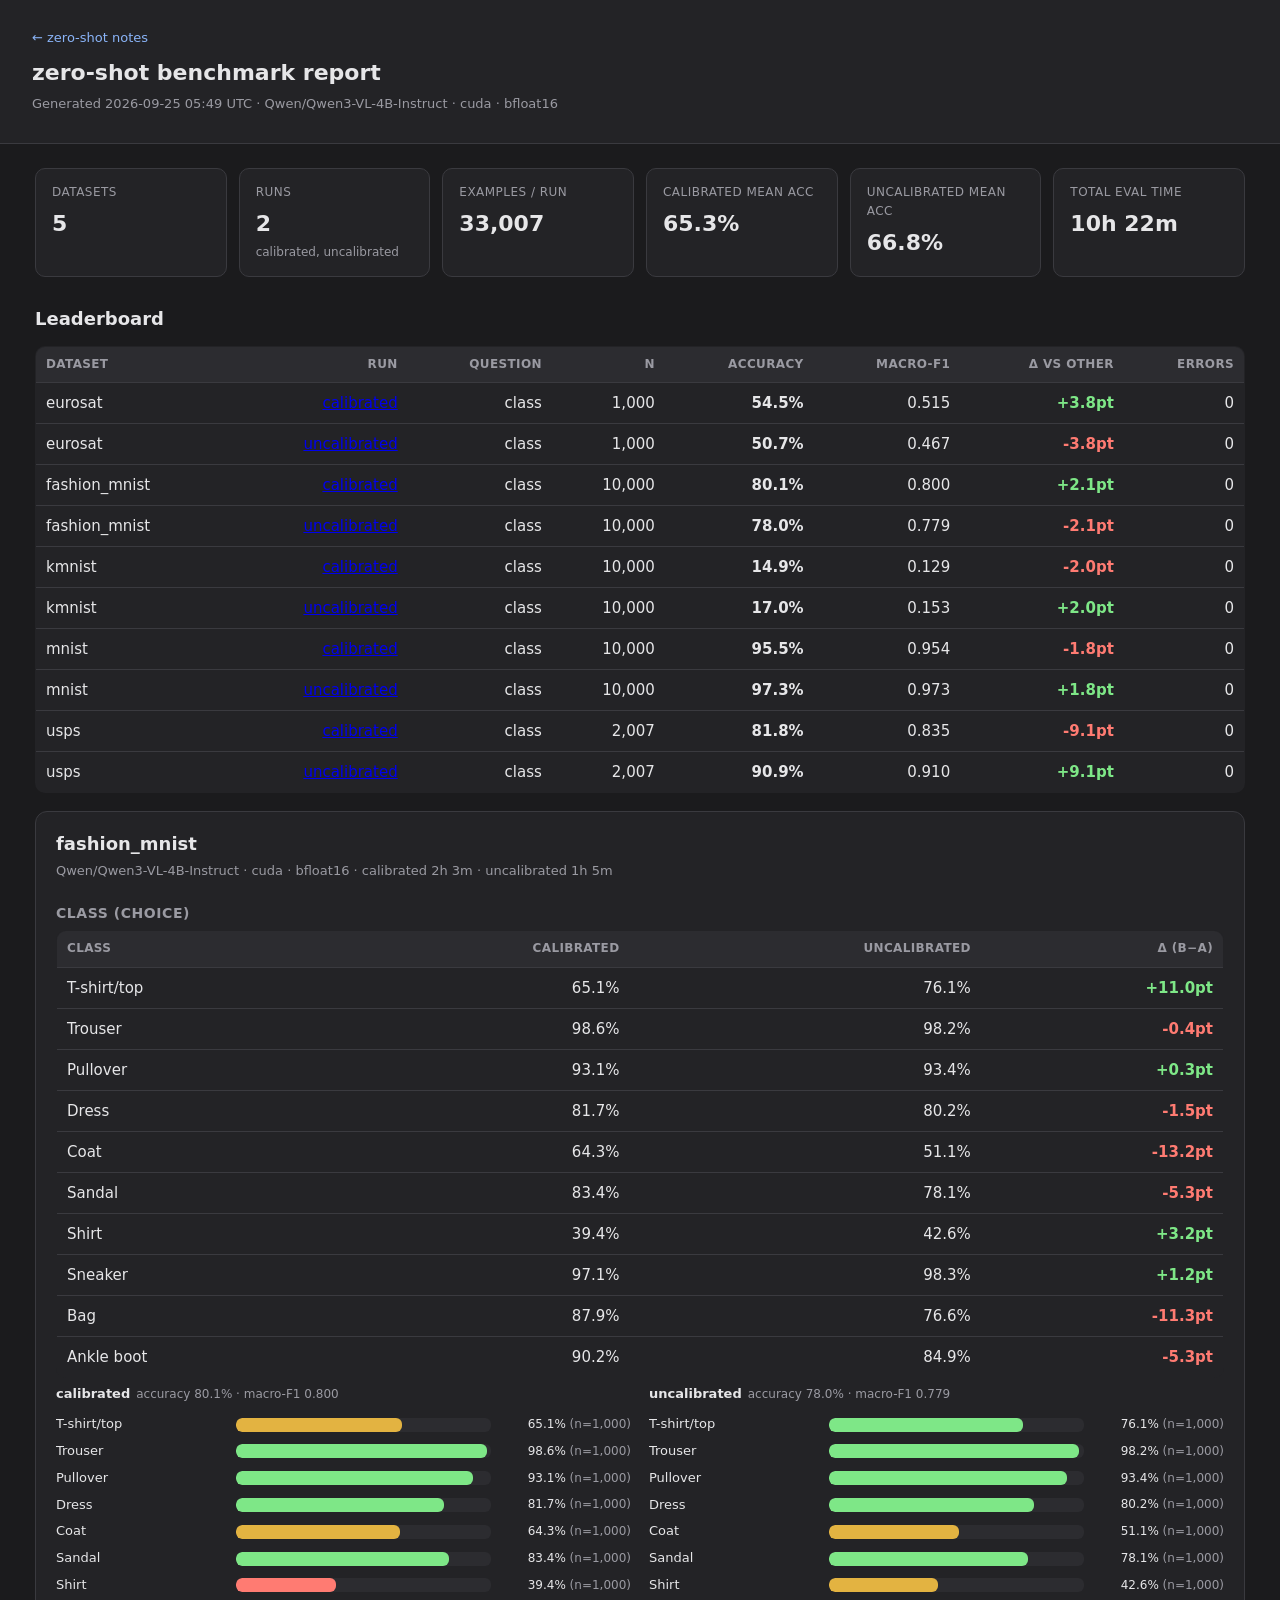
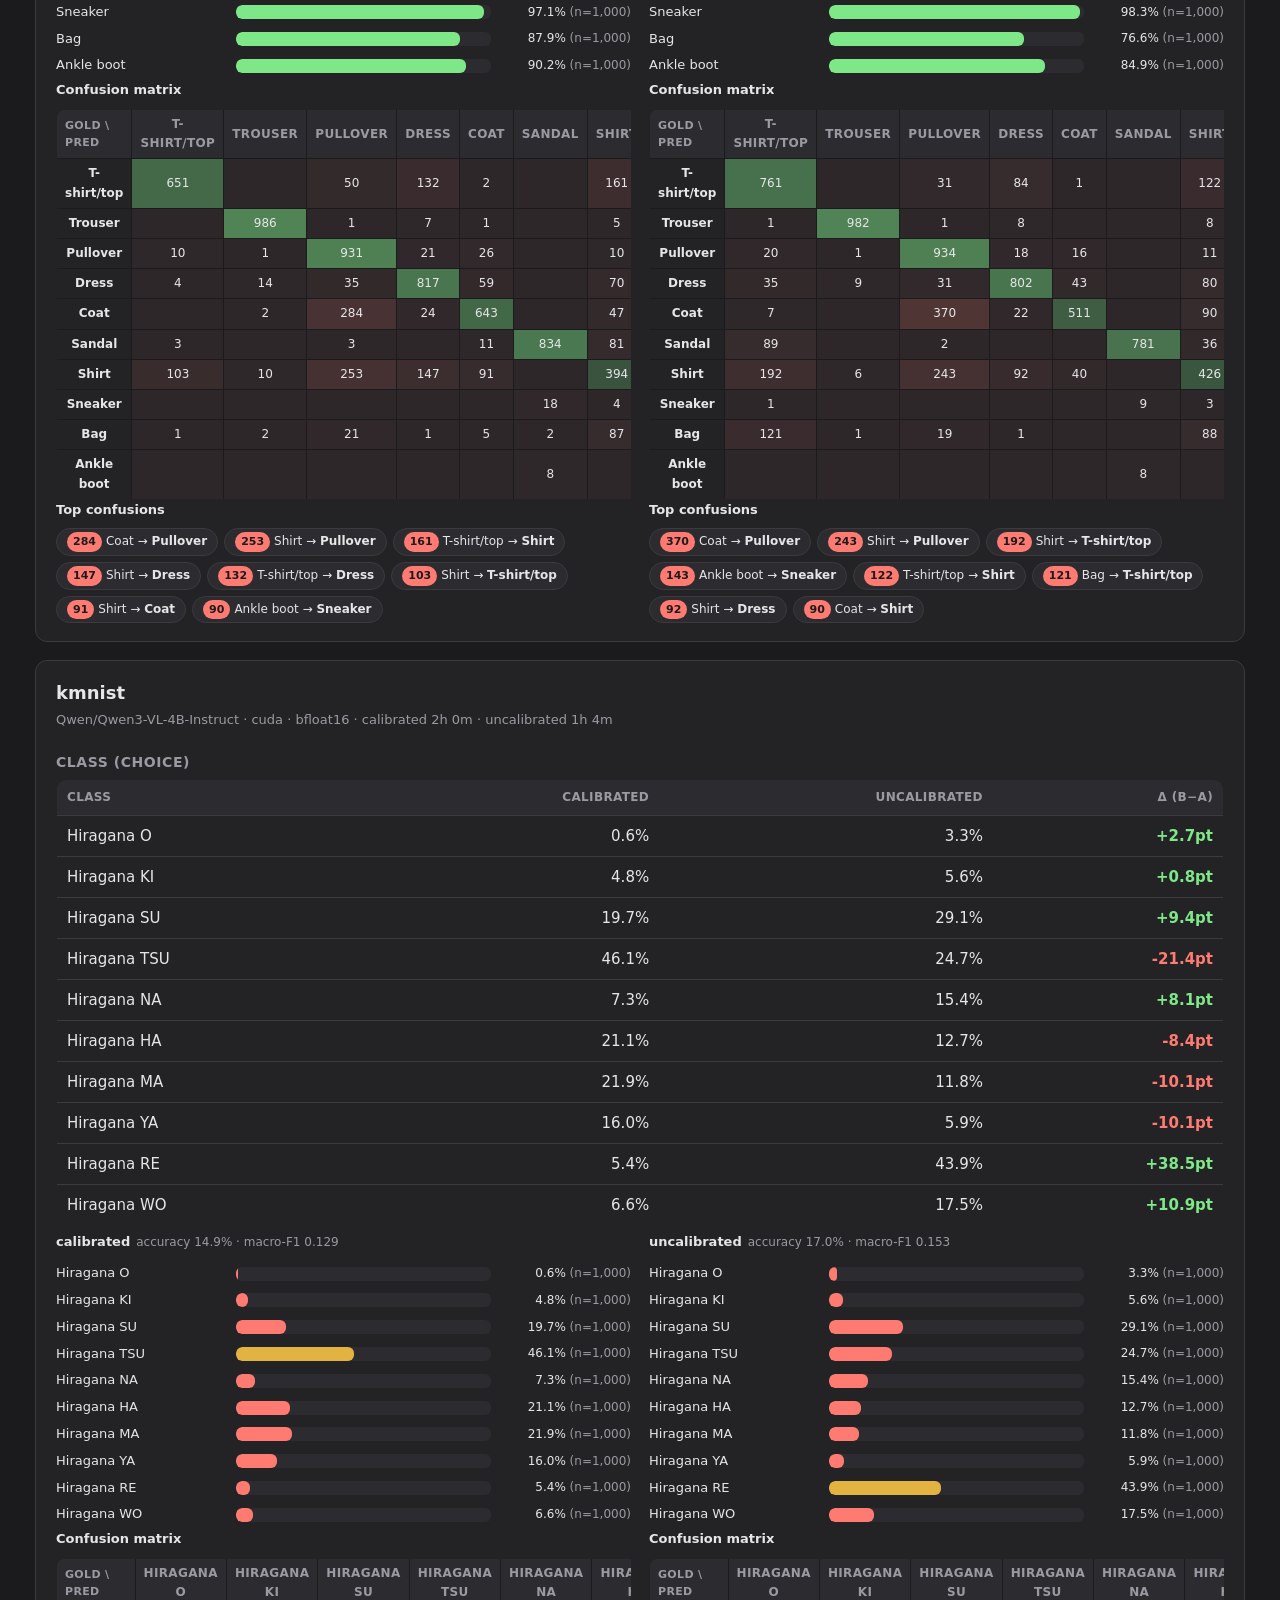
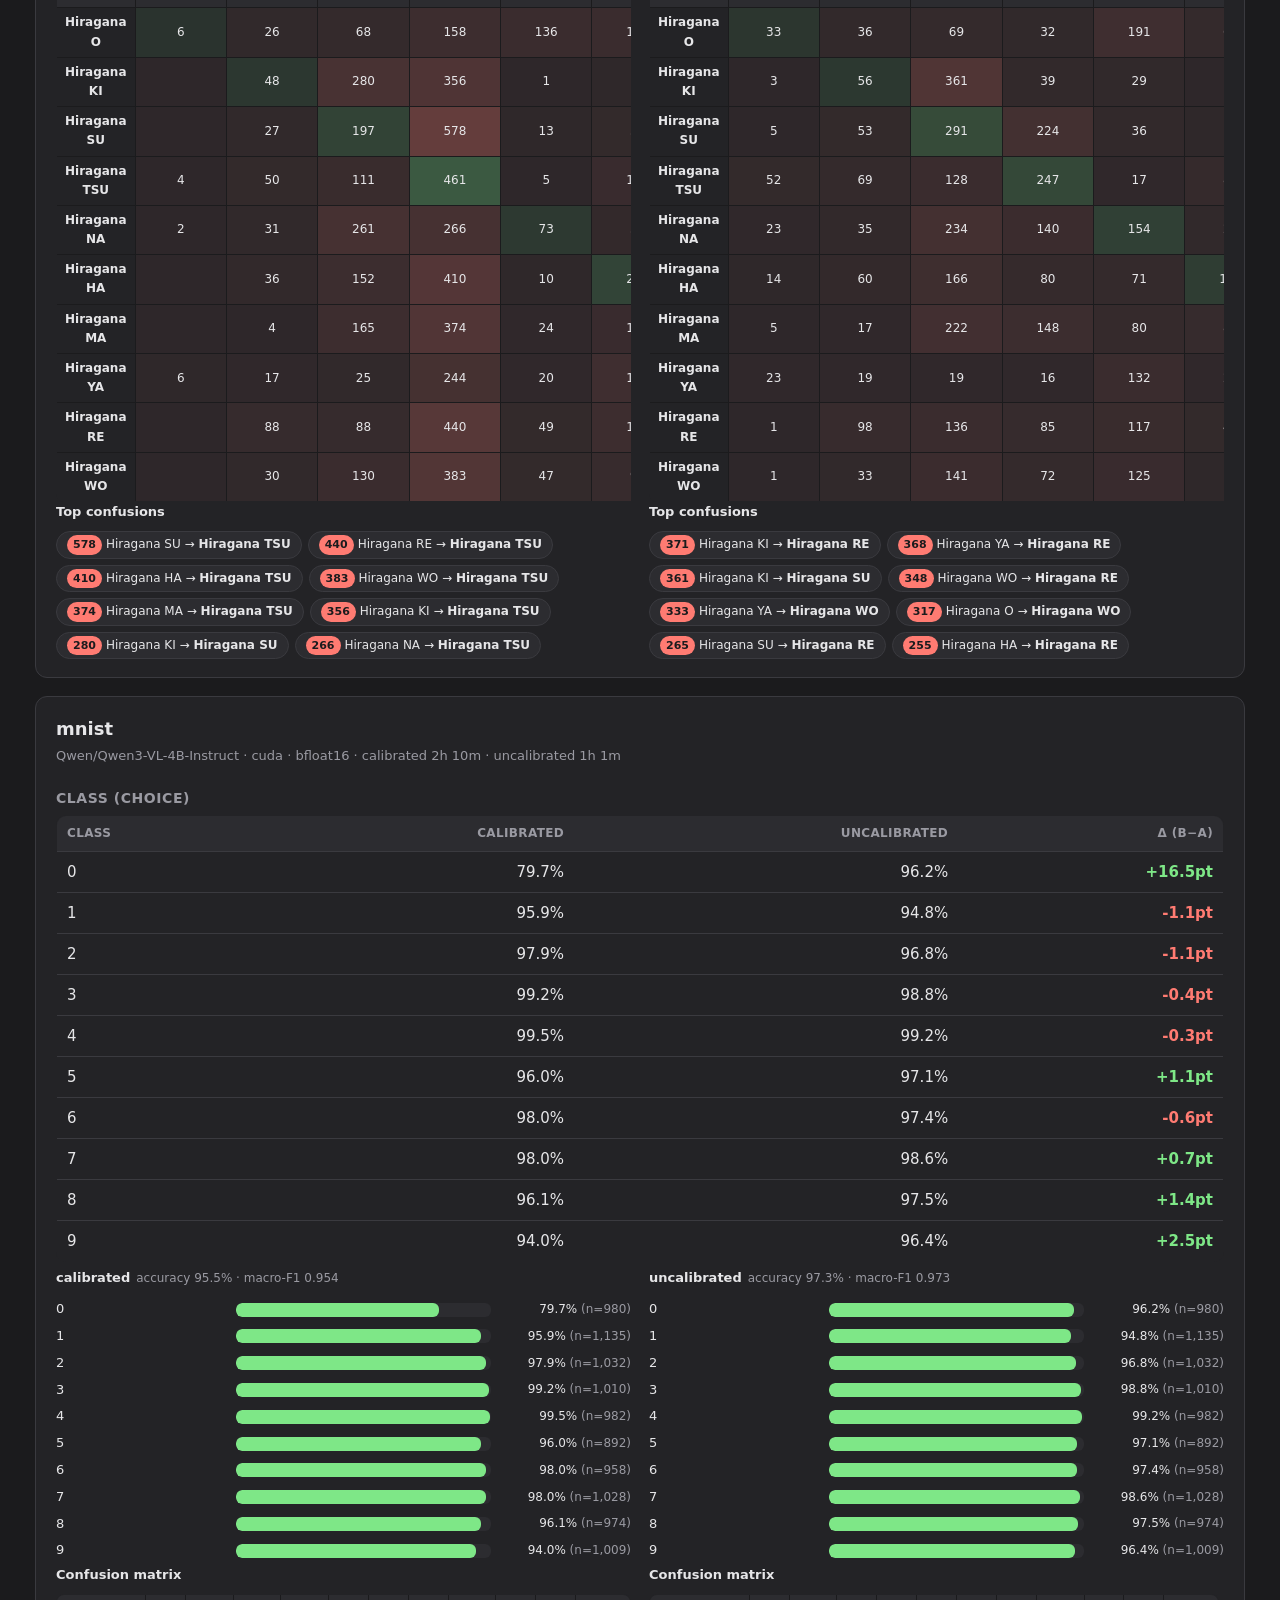
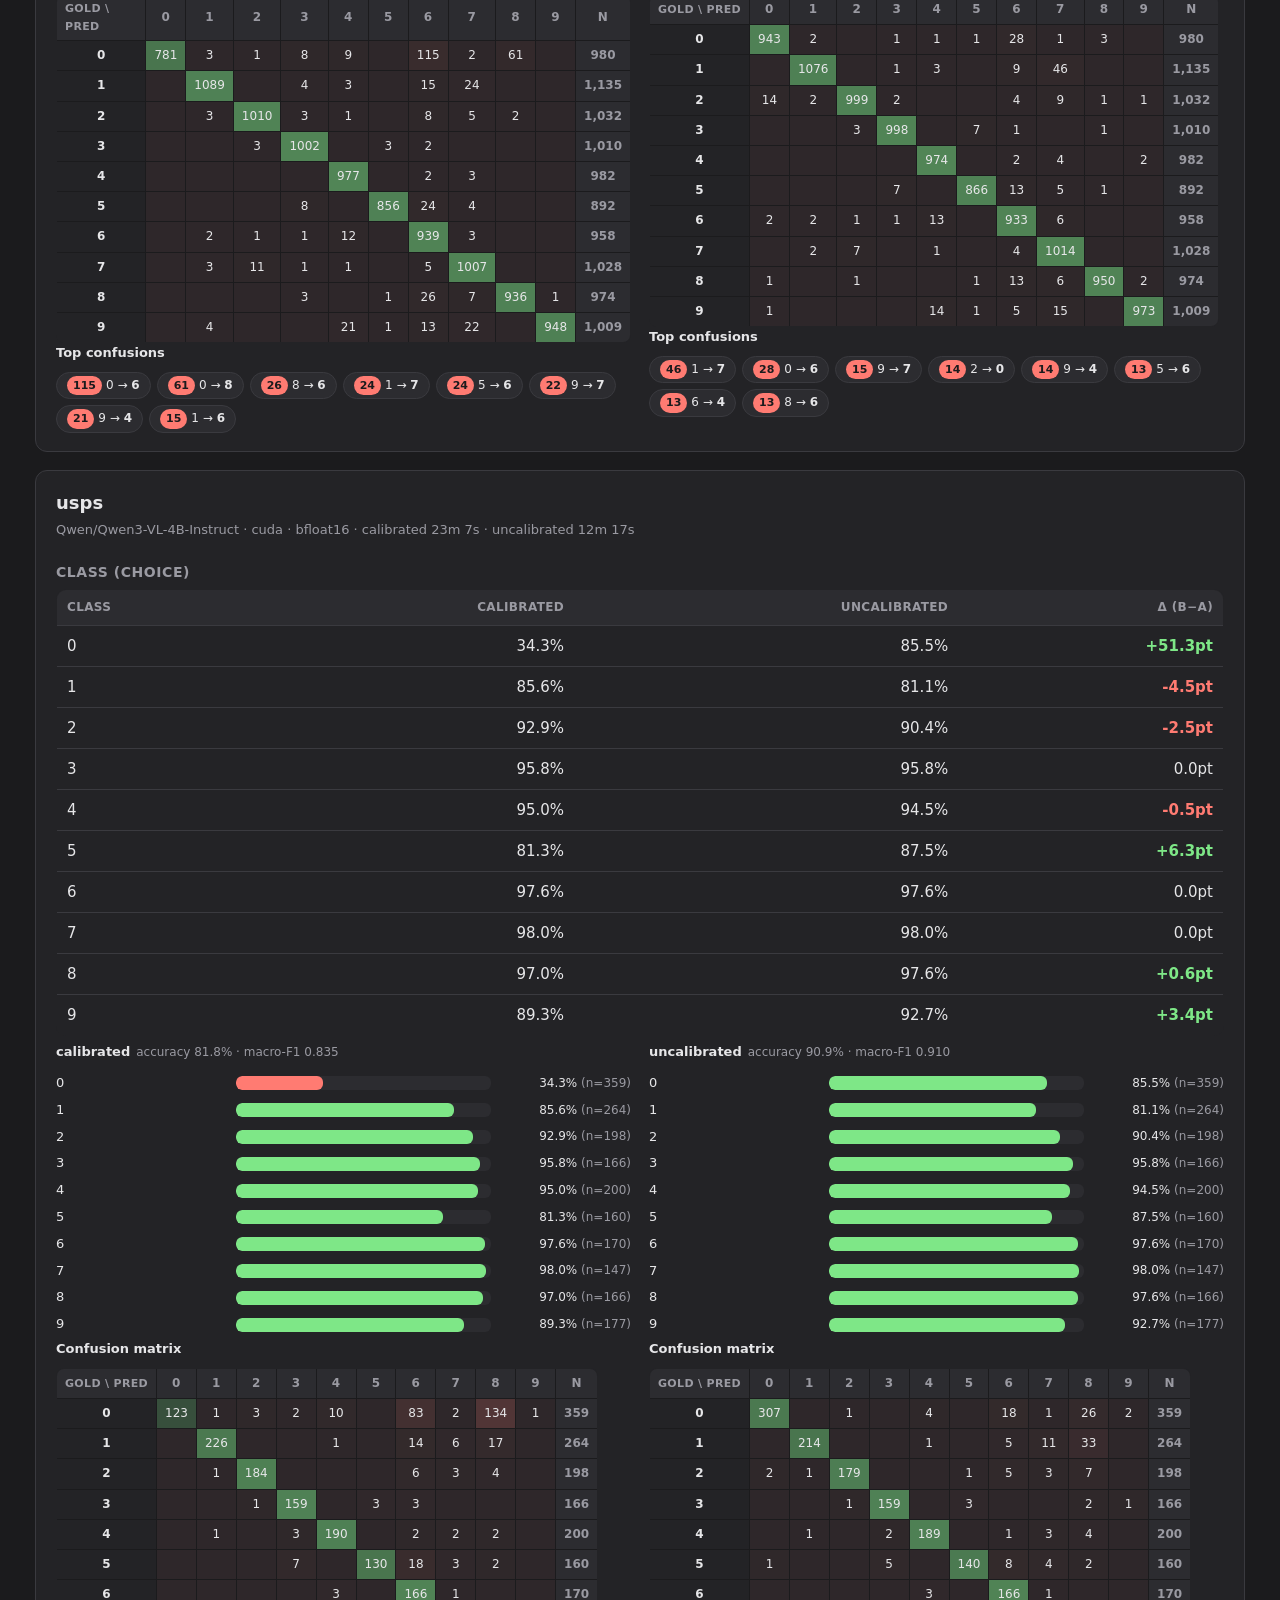
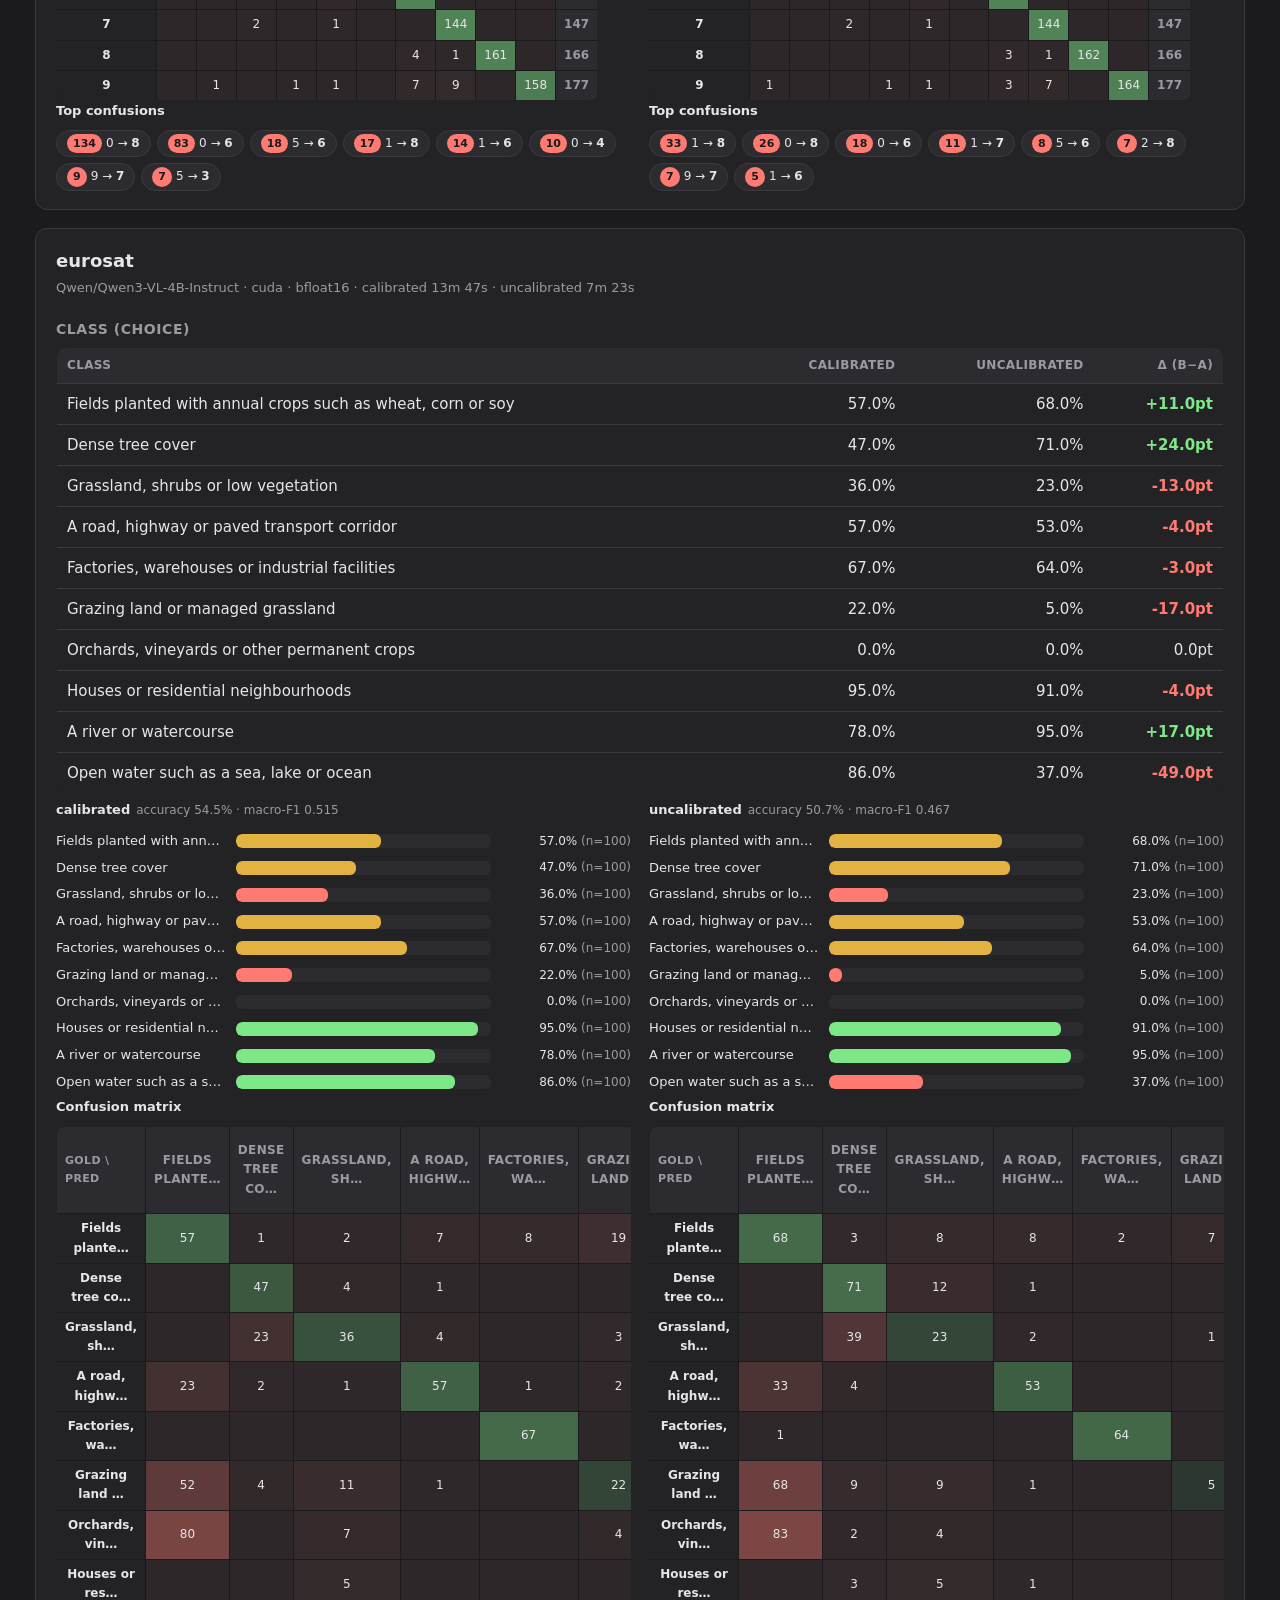
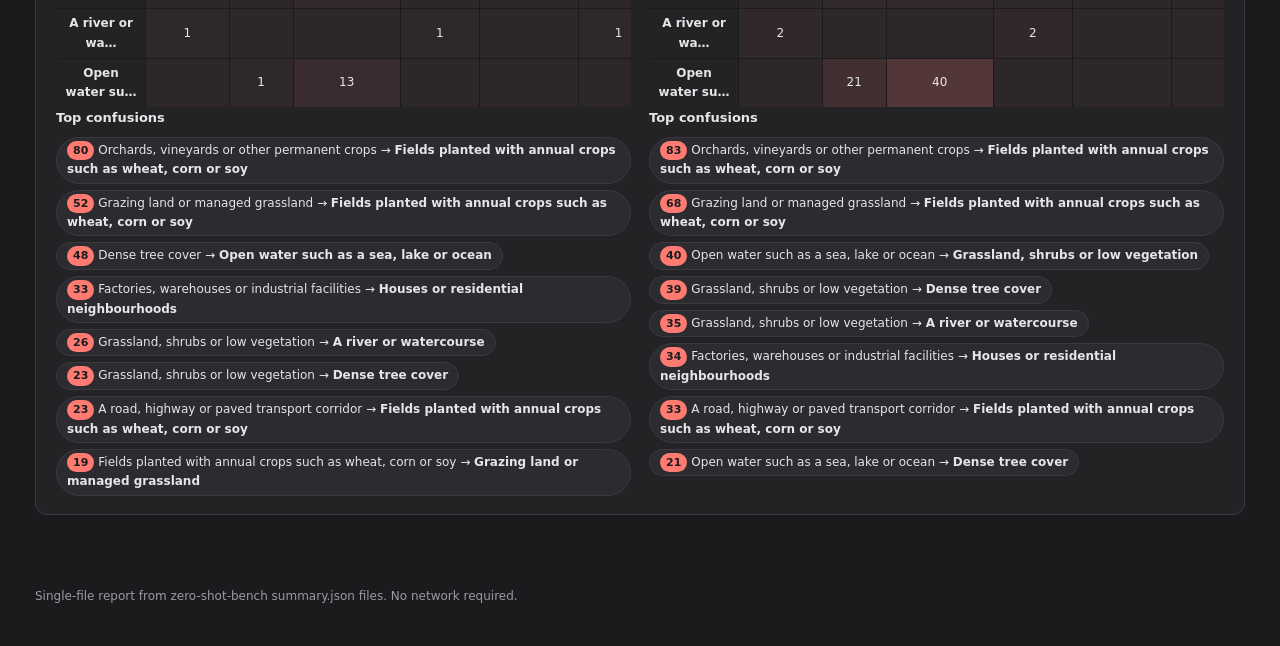
==== commit 6fb05983: "Add EuroSAT calibration benchmark; retheme results page - prepare_image_classification: EuroSAT spec" ====
--- a/docs/benchmark/index.html
+++ b/docs/benchmark/index.html
@@ -6,13 +6,13 @@
 <title>zero-shot benchmark report</title>
 <style>
   :root{
-    --bg:#f6f8fa; --card:#fff; --ink:#1f2328; --muted:#656d76;
-    --border:#d8dee4; --accent:#0969da; --good:#1a7f37; --mid:#9a6700; --bad:#cf222e;
+    --bg:#1b1b1d; --card:#232326; --panel-2:#2c2c30; --ink:#e6e6e8; --muted:#9a9aa2;
+    --border:#3a3a3f; --accent:#8ab4f8; --good:#7ee787; --mid:#e3b341; --bad:#ff7b72;
   }
   *{box-sizing:border-box}
   body{margin:0;background:var(--bg);color:var(--ink);
-    font:15px/1.5 -apple-system,BlinkMacSystemFont,"Segoe UI",Roboto,Helvetica,Arial,sans-serif}
-  header{background:#fff;border-bottom:1px solid var(--border);padding:22px 32px}
+    font:15px/1.6 ui-sans-serif,system-ui,-apple-system,"Segoe UI",Roboto,sans-serif}
+  header{background:var(--card);border-bottom:1px solid var(--border);padding:28px 32px}
   header h1{margin:0 0 4px;font-size:22px}
   header p{margin:0;color:var(--muted);font-size:13px}
   main{max-width:1250px;margin:0 auto;padding:24px 20px 64px}
@@ -27,9 +27,9 @@
   table{border-collapse:collapse;width:100%;background:var(--card);border:1px solid var(--border);border-radius:10px;overflow:hidden}
   th,td{padding:8px 10px;text-align:right;border-bottom:1px solid var(--border);font-variant-numeric:tabular-nums}
   th:first-child,td:first-child{text-align:left}
-  thead th{background:#f6f8fa;font-size:12px;color:var(--muted);text-transform:uppercase;letter-spacing:.03em}
+  thead th{background:var(--panel-2);font-size:12px;color:var(--muted);text-transform:uppercase;letter-spacing:.03em}
   tbody tr:last-child td{border-bottom:none}
-  tbody tr:hover{background:#f6f8fa}
+  tbody tr:hover{background:var(--panel-2)}
   td.pos{color:var(--good);font-weight:600}
   td.neg{color:var(--bad);font-weight:600}
   .dataset{background:var(--card);border:1px solid var(--border);border-radius:12px;padding:18px 20px;margin-top:18px}
@@ -38,21 +38,21 @@
   .bars{display:grid;gap:6px;margin:10px 0 4px}
   .bar-row{display:grid;grid-template-columns:170px 1fr 130px;align-items:center;gap:10px}
   .bar-label{font-size:13px;overflow:hidden;text-overflow:ellipsis;white-space:nowrap}
-  .bar-track{background:#eaeef2;border-radius:6px;height:14px;overflow:hidden}
+  .bar-track{background:var(--panel-2);border-radius:6px;height:14px;overflow:hidden}
   .bar-fill{height:100%;border-radius:6px}
   .bar-fill.good{background:var(--good)} .bar-fill.mid{background:var(--mid)} .bar-fill.bad{background:var(--bad)}
   .bar-val{font-size:12px;text-align:right;font-variant-numeric:tabular-nums}
   .muted{color:var(--muted)}
   .heatmap-wrap{overflow-x:auto;margin-top:8px}
   table.heatmap{width:auto;min-width:0;border-radius:8px}
-  table.heatmap th,table.heatmap td{padding:5px 8px;text-align:center;font-size:12px;border:1px solid #fff}
+  table.heatmap th,table.heatmap td{padding:5px 8px;text-align:center;font-size:12px;border:1px solid var(--bg)}
   table.heatmap thead th{color:var(--muted)}
-  table.heatmap th.corner{background:#f6f8fa;font-size:11px;text-align:left}
-  table.heatmap th.total{background:#f6f8fa;color:var(--muted)}
+  table.heatmap th.corner{background:var(--panel-2);font-size:11px;text-align:left}
+  table.heatmap th.total{background:var(--panel-2);color:var(--muted)}
   table.heatmap td{min-width:34px}
   .confusions{margin:8px 0 0;padding-left:0;list-style:none;display:flex;flex-wrap:wrap;gap:6px}
-  .confusions li{background:#f6f8fa;border:1px solid var(--border);border-radius:999px;padding:3px 10px;font-size:12px}
-  .pill{display:inline-block;min-width:18px;text-align:center;border-radius:999px;color:#fff;font-size:11px;padding:1px 6px;margin-right:4px}
+  .confusions li{background:var(--panel-2);border:1px solid var(--border);border-radius:999px;padding:3px 10px;font-size:12px}
+  .pill{display:inline-block;min-width:18px;text-align:center;border-radius:999px;color:#1b1b1d;font-size:11px;padding:1px 6px;margin-right:4px;font-weight:600}
   .pill.bad{background:var(--bad)}
   .run-grid{display:grid;grid-template-columns:repeat(auto-fit,minmax(430px,1fr));gap:18px;margin-top:6px}
   .run-col{min-width:0}
@@ -68,7 +68,7 @@
 <header>
   <p class="nav"><a href="../">← zero-shot notes</a></p>
   <h1>zero-shot benchmark report</h1>
-  <p id="subtitle">Generated 2026-09-25 05:04 UTC</p>
+  <p id="subtitle">Generated 2026-09-25 05:49 UTC</p>
 </header>
 <main>
   <section id="overview" class="cards"></section>
@@ -88,7 +88,7 @@
 </main>
 <footer>Single-file report from zero-shot-bench summary.json files. No network required.</footer>
 <script>
-const REPORTS = [{"created_at": "2026-09-24T19:02:17.685907+00:00", "dataset": {"path": "/home/ayues/project/zero-shot/benchmark/data/popular/fashion_mnist/data.csv", "examples": 10000, "evaluated": 10000, "errors": 0}, "model": {"id": "Qwen/Qwen3-VL-4B-Instruct", "source": "/home/ayues/project/zero-shot/models/qwen3-vl-4b-instruct", "from_disk": true, "device": "cuda", "dtype": "bfloat16", "quantized": false, "multimodal": true}, "settings": {"temperature": 1.0, "calibrate": true, "calibration_context": "N/A", "kv_cache": true, "max_image_pixels": null, "text_columns": ["text"], "text_separator": "\n\n", "state_key": null, "image_column": "image", "limit": null}, "label_map": {}, "label_columns": {"class": "label"}, "questions": {"class": {"type": "choice", "instructions": "Which type of clothing is shown in the image?", "criteria": {"t-shirt": "T-shirt/top", "trouser": "Trouser", "pullover": "Pullover", "dress": "Dress", "coat": "Coat", "sandal": "Sandal", "shirt": "Shirt", "sneaker": "Sneaker", "bag": "Bag", "ankle-boot": "Ankle boot"}}}, "metrics": {"class": {"type": "choice", "n": 10000, "accuracy": 0.8008, "macro_f1": 0.8002723327448555, "confusion": {"t-shirt": {"t-shirt": 651, "trouser": 0, "pullover": 50, "dress": 132, "coat": 2, "sandal": 0, "shirt": 161, "sneaker": 0, "bag": 4, "ankle-boot": 0}, "trouser": {"t-shirt": 0, "trouser": 986, "pullover": 1, "dress": 7, "coat": 1, "sandal": 0, "shirt": 5, "sneaker": 0, "bag": 0, "ankle-boot": 0}, "pullover": {"t-shirt": 10, "trouser": 1, "pullover": 931, "dress": 21, "coat": 26, "sandal": 0, "shirt": 10, "sneaker": 0, "bag": 1, "ankle-boot": 0}, "dress": {"t-shirt": 4, "trouser": 14, "pullover": 35, "dress": 817, "coat": 59, "sandal": 0, "shirt": 70, "sneaker": 0, "bag": 1, "ankle-boot": 0}, "coat": {"t-shirt": 0, "trouser": 2, "pullover": 284, "dress": 24, "coat": 643, "sandal": 0, "shirt": 47, "sneaker": 0, "bag": 0, "ankle-boot": 0}, "sandal": {"t-shirt": 3, "trouser": 0, "pullover": 3, "dress": 0, "coat": 11, "sandal": 834, "shirt": 81, "sneaker": 58, "bag": 1, "ankle-boot": 9}, "shirt": {"t-shirt": 103, "trouser": 10, "pullover": 253, "dress": 147, "coat": 91, "sandal": 0, "shirt": 394, "sneaker": 0, "bag": 2, "ankle-boot": 0}, "sneaker": {"t-shirt": 0, "trouser": 0, "pullover": 0, "dress": 0, "coat": 0, "sandal": 18, "shirt": 4, "sneaker": 971, "bag": 0, "ankle-boot": 7}, "bag": {"t-shirt": 1, "trouser": 2, "pullover": 21, "dress": 1, "coat": 5, "sandal": 2, "shirt": 87, "sneaker": 2, "bag": 879, "ankle-boot": 0}, "ankle-boot": {"t-shirt": 0, "trouser": 0, "pullover": 0, "dress": 0, "coat": 0, "sandal": 8, "shirt": 0, "sneaker": 90, "bag": 0, "ankle-boot": 902}}, "labels": ["t-shirt", "trouser", "pullover", "dress", "coat", "sandal", "shirt", "sneaker", "bag", "ankle-boot"], "unmatched_gold": 0, "errors": 0}}, "overall": {"questions": 1, "mean_accuracy": 0.8008, "mean_mae": null}, "timing": {"load_seconds": 45.74300926000069, "eval_seconds": 7423.798492524998, "seconds_per_example": 0.7423798492524999}, "output_dir": "/home/ayues/project/zero-shot/benchmark/data/popular/fashion_mnist/out", "name": "fashion_mnist", "run_dir": "out", "run": "calibrated"}, {"created_at": "2026-09-24T21:03:00.503911+00:00", "dataset": {"path": "/home/ayues/project/zero-shot/benchmark/data/popular/kmnist/data.csv", "examples": 10000, "evaluated": 10000, "errors": 0}, "model": {"id": "Qwen/Qwen3-VL-4B-Instruct", "source": "/home/ayues/project/zero-shot/models/qwen3-vl-4b-instruct", "from_disk": true, "device": "cuda", "dtype": "bfloat16", "quantized": false, "multimodal": true}, "settings": {"temperature": 1.0, "calibrate": true, "calibration_context": "N/A", "kv_cache": true, "max_image_pixels": null, "text_columns": ["text"], "text_separator": "\n\n", "state_key": null, "image_column": "image", "limit": null}, "label_map": {}, "label_columns": {"class": "label"}, "questions": {"class": {"type": "choice", "instructions": "Which hiragana character is written in the image?", "criteria": {"o": "Hiragana O", "ki": "Hiragana KI", "su": "Hiragana SU", "tsu": "Hiragana TSU", "na": "Hiragana NA", "ha": "Hiragana HA", "ma": "Hiragana MA", "ya": "Hiragana YA", "re": "Hiragana RE", "wo": "Hiragana WO"}}}, "metrics": {"class": {"type": "choice", "n": 10000, "accuracy": 0.1495, "macro_f1": 0.12875838931871525, "confusion": {"o": {"o": 6, "ki": 26, "su": 68, "tsu": 158, "na": 136, "ha": 135, "ma": 158, "ya": 65, "re": 61, "wo": 187}, "ki": {"o": 0, "ki": 48, "su": 280, "tsu": 356, "na": 1, "ha": 14, "ma": 102, "ya": 67, "re": 119, "wo": 13}, "su": {"o": 0, "ki": 27, "su": 197, "tsu": 578, "na": 13, "ha": 51, "ma": 31, "ya": 14, "re": 66, "wo": 23}, "tsu": {"o": 4, "ki": 50, "su": 111, "tsu": 461, "na": 5, "ha": 124, "ma": 187, "ya": 8, "re": 41, "wo": 9}, "na": {"o": 2, "ki": 31, "su": 261, "tsu": 266, "na": 73, "ha": 56, "ma": 153, "ya": 56, "re": 39, "wo": 63}, "ha": {"o": 0, "ki": 36, "su": 152, "tsu": 410, "na": 10, "ha": 211, "ma": 86, "ya": 69, "re": 7, "wo": 19}, "ma": {"o": 0, "ki": 4, "su": 165, "tsu": 374, "na": 24, "ha": 127, "ma": 219, "ya": 43, "re": 11, "wo": 33}, "ya": {"o": 6, "ki": 17, "su": 25, "tsu": 244, "na": 20, "ha": 190, "ma": 109, "ya": 160, "re": 142, "wo": 87}, "re": {"o": 0, "ki": 88, "su": 88, "tsu": 440, "na": 49, "ha": 159, "ma": 81, "ya": 36, "re": 54, "wo": 5}, "wo": {"o": 0, "ki": 30, "su": 130, "tsu": 383, "na": 47, "ha": 97, "ma": 52, "ya": 167, "re": 28, "wo": 66}}, "labels": ["o", "ki", "su", "tsu", "na", "ha", "ma", "ya", "re", "wo"], "unmatched_gold": 0, "errors": 0}}, "overall": {"questions": 1, "mean_accuracy": 0.1495, "mean_mae": null}, "timing": {"load_seconds": 18.66053190400271, "eval_seconds": 7222.971727321998, "seconds_per_example": 0.7222971727321997}, "output_dir": "/home/ayues/project/zero-shot/benchmark/data/popular/kmnist/out", "name": "kmnist", "run_dir": "out", "run": "calibrated"}, {"created_at": "2026-09-24T16:57:44.135736+00:00", "dataset": {"path": "/home/ayues/project/zero-shot/benchmark/data/popular/mnist/data.csv", "examples": 10000, "evaluated": 10000, "errors": 0}, "model": {"id": "Qwen/Qwen3-VL-4B-Instruct", "source": "/home/ayues/project/zero-shot/models/qwen3-vl-4b-instruct", "from_disk": true, "device": "cuda", "dtype": "bfloat16", "quantized": false, "multimodal": true}, "settings": {"temperature": 1.0, "calibrate": true, "calibration_context": "N/A", "kv_cache": true, "max_image_pixels": null, "text_columns": ["text"], "text_separator": "\n\n", "state_key": null, "image_column": "image", "limit": null}, "label_map": {}, "label_columns": {"class": "label"}, "questions": {"class": {"type": "choice", "instructions": "Which single digit (0-9) is written in this image?", "criteria": {"0": "", "1": "", "2": "", "3": "", "4": "", "5": "", "6": "", "7": "", "8": "", "9": ""}}}, "metrics": {"class": {"type": "choice", "n": 10000, "accuracy": 0.9545, "macro_f1": 0.9539557639580375, "confusion": {"0": {"0": 781, "1": 3, "2": 1, "3": 8, "4": 9, "5": 0, "6": 115, "7": 2, "8": 61, "9": 0}, "1": {"0": 0, "1": 1089, "2": 0, "3": 4, "4": 3, "5": 0, "6": 15, "7": 24, "8": 0, "9": 0}, "2": {"0": 0, "1": 3, "2": 1010, "3": 3, "4": 1, "5": 0, "6": 8, "7": 5, "8": 2, "9": 0}, "3": {"0": 0, "1": 0, "2": 3, "3": 1002, "4": 0, "5": 3, "6": 2, "7": 0, "8": 0, "9": 0}, "4": {"0": 0, "1": 0, "2": 0, "3": 0, "4": 977, "5": 0, "6": 2, "7": 3, "8": 0, "9": 0}, "5": {"0": 0, "1": 0, "2": 0, "3": 8, "4": 0, "5": 856, "6": 24, "7": 4, "8": 0, "9": 0}, "6": {"0": 0, "1": 2, "2": 1, "3": 1, "4": 12, "5": 0, "6": 939, "7": 3, "8": 0, "9": 0}, "7": {"0": 0, "1": 3, "2": 11, "3": 1, "4": 1, "5": 0, "6": 5, "7": 1007, "8": 0, "9": 0}, "8": {"0": 0, "1": 0, "2": 0, "3": 3, "4": 0, "5": 1, "6": 26, "7": 7, "8": 936, "9": 1}, "9": {"0": 0, "1": 4, "2": 0, "3": 0, "4": 21, "5": 1, "6": 13, "7": 22, "8": 0, "9": 948}}, "labels": ["0", "1", "2", "3", "4", "5", "6", "7", "8", "9"], "unmatched_gold": 0, "errors": 0}}, "overall": {"questions": 1, "mean_accuracy": 0.9545, "mean_mae": null}, "timing": {"load_seconds": 4.3006291080000665, "eval_seconds": 7846.954519002002, "seconds_per_example": 0.7846954519002002}, "output_dir": "/home/ayues/project/zero-shot/benchmark/data/popular/mnist/out", "name": "mnist", "run_dir": "out", "run": "calibrated"}, {"created_at": "2026-09-24T21:26:11.743957+00:00", "dataset": {"path": "/home/ayues/project/zero-shot/benchmark/data/popular/usps/data.csv", "examples": 2007, "evaluated": 2007, "errors": 0}, "model": {"id": "Qwen/Qwen3-VL-4B-Instruct", "source": "/home/ayues/project/zero-shot/models/qwen3-vl-4b-instruct", "from_disk": true, "device": "cuda", "dtype": "bfloat16", "quantized": false, "multimodal": true}, "settings": {"temperature": 1.0, "calibrate": true, "calibration_context": "N/A", "kv_cache": true, "max_image_pixels": null, "text_columns": ["text"], "text_separator": "\n\n", "state_key": null, "image_column": "image", "limit": null}, "label_map": {}, "label_columns": {"class": "label"}, "questions": {"class": {"type": "choice", "instructions": "Which single digit (0-9) is written in the image?", "criteria": {"0": "", "1": "", "2": "", "3": "", "4": "", "5": "", "6": "", "7": "", "8": "", "9": ""}}}, "metrics": {"class": {"type": "choice", "n": 2007, "accuracy": 0.8176382660687593, "macro_f1": 0.8348558573045868, "confusion": {"0": {"0": 123, "1": 1, "2": 3, "3": 2, "4": 10, "5": 0, "6": 83, "7": 2, "8": 134, "9": 1}, "1": {"0": 0, "1": 226, "2": 0, "3": 0, "4": 1, "5": 0, "6": 14, "7": 6, "8": 17, "9": 0}, "2": {"0": 0, "1": 1, "2": 184, "3": 0, "4": 0, "5": 0, "6": 6, "7": 3, "8": 4, "9": 0}, "3": {"0": 0, "1": 0, "2": 1, "3": 159, "4": 0, "5": 3, "6": 3, "7": 0, "8": 0, "9": 0}, "4": {"0": 0, "1": 1, "2": 0, "3": 3, "4": 190, "5": 0, "6": 2, "7": 2, "8": 2, "9": 0}, "5": {"0": 0, "1": 0, "2": 0, "3": 7, "4": 0, "5": 130, "6": 18, "7": 3, "8": 2, "9": 0}, "6": {"0": 0, "1": 0, "2": 0, "3": 0, "4": 3, "5": 0, "6": 166, "7": 1, "8": 0, "9": 0}, "7": {"0": 0, "1": 0, "2": 2, "3": 0, "4": 1, "5": 0, "6": 0, "7": 144, "8": 0, "9": 0}, "8": {"0": 0, "1": 0, "2": 0, "3": 0, "4": 0, "5": 0, "6": 4, "7": 1, "8": 161, "9": 0}, "9": {"0": 0, "1": 1, "2": 0, "3": 1, "4": 1, "5": 0, "6": 7, "7": 9, "8": 0, "9": 158}}, "labels": ["0", "1", "2", "3", "4", "5", "6", "7", "8", "9"], "unmatched_gold": 0, "errors": 0}}, "overall": {"questions": 1, "mean_accuracy": 0.8176382660687593, "mean_mae": null}, "timing": {"load_seconds": 3.6701482460048283, "eval_seconds": 1386.8287330730018, "seconds_per_example": 0.6909958809531648}, "output_dir": "/home/ayues/project/zero-shot/benchmark/data/popular/usps/out", "name": "usps", "run_dir": "out", "run": "calibrated"}, {"created_at": "2026-09-25T02:34:12.720989+00:00", "dataset": {"path": "/home/ayues/project/zero-shot/benchmark/data/popular/fashion_mnist/data.csv", "examples": 10000, "evaluated": 10000, "errors": 0}, "model": {"id": "Qwen/Qwen3-VL-4B-Instruct", "source": "/home/ayues/project/zero-shot/models/qwen3-vl-4b-instruct", "from_disk": true, "device": "cuda", "dtype": "bfloat16", "quantized": false, "multimodal": true}, "settings": {"temperature": 1.0, "calibrate": false, "calibration_context": "N/A", "kv_cache": true, "max_image_pixels": null, "text_columns": ["text"], "text_separator": "\n\n", "state_key": null, "image_column": "image", "limit": null}, "label_map": {}, "label_columns": {"class": "label"}, "questions": {"class": {"type": "choice", "instructions": "Which type of clothing is shown in the image?", "criteria": {"t-shirt": "T-shirt/top", "trouser": "Trouser", "pullover": "Pullover", "dress": "Dress", "coat": "Coat", "sandal": "Sandal", "shirt": "Shirt", "sneaker": "Sneaker", "bag": "Bag", "ankle-boot": "Ankle boot"}}}, "metrics": {"class": {"type": "choice", "n": 10000, "accuracy": 0.7795, "macro_f1": 0.7794634136109871, "confusion": {"t-shirt": {"t-shirt": 761, "trouser": 0, "pullover": 31, "dress": 84, "coat": 1, "sandal": 0, "shirt": 122, "sneaker": 0, "bag": 1, "ankle-boot": 0}, "trouser": {"t-shirt": 1, "trouser": 982, "pullover": 1, "dress": 8, "coat": 0, "sandal": 0, "shirt": 8, "sneaker": 0, "bag": 0, "ankle-boot": 0}, "pullover": {"t-shirt": 20, "trouser": 1, "pullover": 934, "dress": 18, "coat": 16, "sandal": 0, "shirt": 11, "sneaker": 0, "bag": 0, "ankle-boot": 0}, "dress": {"t-shirt": 35, "trouser": 9, "pullover": 31, "dress": 802, "coat": 43, "sandal": 0, "shirt": 80, "sneaker": 0, "bag": 0, "ankle-boot": 0}, "coat": {"t-shirt": 7, "trouser": 0, "pullover": 370, "dress": 22, "coat": 511, "sandal": 0, "shirt": 90, "sneaker": 0, "bag": 0, "ankle-boot": 0}, "sandal": {"t-shirt": 89, "trouser": 0, "pullover": 2, "dress": 0, "coat": 0, "sandal": 781, "shirt": 36, "sneaker": 87, "bag": 0, "ankle-boot": 5}, "shirt": {"t-shirt": 192, "trouser": 6, "pullover": 243, "dress": 92, "coat": 40, "sandal": 0, "shirt": 426, "sneaker": 0, "bag": 1, "ankle-boot": 0}, "sneaker": {"t-shirt": 1, "trouser": 0, "pullover": 0, "dress": 0, "coat": 0, "sandal": 9, "shirt": 3, "sneaker": 983, "bag": 0, "ankle-boot": 4}, "bag": {"t-shirt": 121, "trouser": 1, "pullover": 19, "dress": 1, "coat": 0, "sandal": 0, "shirt": 88, "sneaker": 4, "bag": 766, "ankle-boot": 0}, "ankle-boot": {"t-shirt": 0, "trouser": 0, "pullover": 0, "dress": 0, "coat": 0, "sandal": 8, "shirt": 0, "sneaker": 143, "bag": 0, "ankle-boot": 849}}, "labels": ["t-shirt", "trouser", "pullover", "dress", "coat", "sandal", "shirt", "sneaker", "bag", "ankle-boot"], "unmatched_gold": 0, "errors": 0}}, "overall": {"questions": 1, "mean_accuracy": 0.7795, "mean_mae": null}, "timing": {"load_seconds": 4.740339263000351, "eval_seconds": 3956.718933994998, "seconds_per_example": 0.3956718933994998}, "output_dir": "/home/ayues/project/zero-shot/benchmark/data/popular/fashion_mnist/out-nocal", "name": "fashion_mnist", "run_dir": "out-nocal", "run": "uncalibrated"}, {"created_at": "2026-09-25T03:38:19.614732+00:00", "dataset": {"path": "/home/ayues/project/zero-shot/benchmark/data/popular/kmnist/data.csv", "examples": 10000, "evaluated": 10000, "errors": 0}, "model": {"id": "Qwen/Qwen3-VL-4B-Instruct", "source": "/home/ayues/project/zero-shot/models/qwen3-vl-4b-instruct", "from_disk": true, "device": "cuda", "dtype": "bfloat16", "quantized": false, "multimodal": true}, "settings": {"temperature": 1.0, "calibrate": false, "calibration_context": "N/A", "kv_cache": true, "max_image_pixels": null, "text_columns": ["text"], "text_separator": "\n\n", "state_key": null, "image_column": "image", "limit": null}, "label_map": {}, "label_columns": {"class": "label"}, "questions": {"class": {"type": "choice", "instructions": "Which hiragana character is written in the image?", "criteria": {"o": "Hiragana O", "ki": "Hiragana KI", "su": "Hiragana SU", "tsu": "Hiragana TSU", "na": "Hiragana NA", "ha": "Hiragana HA", "ma": "Hiragana MA", "ya": "Hiragana YA", "re": "Hiragana RE", "wo": "Hiragana WO"}}}, "metrics": {"class": {"type": "choice", "n": 10000, "accuracy": 0.1699, "macro_f1": 0.1530563942659137, "confusion": {"o": {"o": 33, "ki": 36, "su": 69, "tsu": 32, "na": 191, "ha": 69, "ma": 87, "ya": 25, "re": 141, "wo": 317}, "ki": {"o": 3, "ki": 56, "su": 361, "tsu": 39, "na": 29, "ha": 0, "ma": 43, "ya": 21, "re": 371, "wo": 77}, "su": {"o": 5, "ki": 53, "su": 291, "tsu": 224, "na": 36, "ha": 6, "ma": 10, "ya": 5, "re": 265, "wo": 105}, "tsu": {"o": 52, "ki": 69, "su": 128, "tsu": 247, "na": 17, "ha": 82, "ma": 129, "ya": 3, "re": 223, "wo": 50}, "na": {"o": 23, "ki": 35, "su": 234, "tsu": 140, "na": 154, "ha": 26, "ma": 70, "ya": 22, "re": 124, "wo": 172}, "ha": {"o": 14, "ki": 60, "su": 166, "tsu": 80, "na": 71, "ha": 127, "ma": 42, "ya": 27, "re": 255, "wo": 158}, "ma": {"o": 5, "ki": 17, "su": 222, "tsu": 148, "na": 80, "ha": 84, "ma": 118, "ya": 18, "re": 123, "wo": 185}, "ya": {"o": 23, "ki": 19, "su": 19, "tsu": 16, "na": 132, "ha": 23, "ma": 8, "ya": 59, "re": 368, "wo": 333}, "re": {"o": 1, "ki": 98, "su": 136, "tsu": 85, "na": 117, "ha": 48, "ma": 15, "ya": 4, "re": 439, "wo": 57}, "wo": {"o": 1, "ki": 33, "su": 141, "tsu": 72, "na": 125, "ha": 14, "ma": 2, "ya": 89, "re": 348, "wo": 175}}, "labels": ["o", "ki", "su", "tsu", "na", "ha", "ma", "ya", "re", "wo"], "unmatched_gold": 0, "errors": 0}}, "overall": {"questions": 1, "mean_accuracy": 0.1699, "mean_mae": null}, "timing": {"load_seconds": 3.8719869339984143, "eval_seconds": 3842.1482363920004, "seconds_per_example": 0.38421482363920006}, "output_dir": "/home/ayues/project/zero-shot/benchmark/data/popular/kmnist/out-nocal", "name": "kmnist", "run_dir": "out-nocal", "run": "uncalibrated"}, {"created_at": "2026-09-25T01:28:10.011584+00:00", "dataset": {"path": "/home/ayues/project/zero-shot/benchmark/data/popular/mnist/data.csv", "examples": 10000, "evaluated": 10000, "errors": 0}, "model": {"id": "Qwen/Qwen3-VL-4B-Instruct", "source": "/home/ayues/project/zero-shot/models/qwen3-vl-4b-instruct", "from_disk": true, "device": "cuda", "dtype": "bfloat16", "quantized": false, "multimodal": true}, "settings": {"temperature": 1.0, "calibrate": false, "calibration_context": "N/A", "kv_cache": true, "max_image_pixels": null, "text_columns": ["text"], "text_separator": "\n\n", "state_key": null, "image_column": "image", "limit": null}, "label_map": {}, "label_columns": {"class": "label"}, "questions": {"class": {"type": "choice", "instructions": "Which single digit (0-9) is written in this image?", "criteria": {"0": "", "1": "", "2": "", "3": "", "4": "", "5": "", "6": "", "7": "", "8": "", "9": ""}}}, "metrics": {"class": {"type": "choice", "n": 10000, "accuracy": 0.9726, "macro_f1": 0.9728437955637268, "confusion": {"0": {"0": 943, "1": 2, "2": 0, "3": 1, "4": 1, "5": 1, "6": 28, "7": 1, "8": 3, "9": 0}, "1": {"0": 0, "1": 1076, "2": 0, "3": 1, "4": 3, "5": 0, "6": 9, "7": 46, "8": 0, "9": 0}, "2": {"0": 14, "1": 2, "2": 999, "3": 2, "4": 0, "5": 0, "6": 4, "7": 9, "8": 1, "9": 1}, "3": {"0": 0, "1": 0, "2": 3, "3": 998, "4": 0, "5": 7, "6": 1, "7": 0, "8": 1, "9": 0}, "4": {"0": 0, "1": 0, "2": 0, "3": 0, "4": 974, "5": 0, "6": 2, "7": 4, "8": 0, "9": 2}, "5": {"0": 0, "1": 0, "2": 0, "3": 7, "4": 0, "5": 866, "6": 13, "7": 5, "8": 1, "9": 0}, "6": {"0": 2, "1": 2, "2": 1, "3": 1, "4": 13, "5": 0, "6": 933, "7": 6, "8": 0, "9": 0}, "7": {"0": 0, "1": 2, "2": 7, "3": 0, "4": 1, "5": 0, "6": 4, "7": 1014, "8": 0, "9": 0}, "8": {"0": 1, "1": 0, "2": 1, "3": 0, "4": 0, "5": 1, "6": 13, "7": 6, "8": 950, "9": 2}, "9": {"0": 1, "1": 0, "2": 0, "3": 0, "4": 14, "5": 1, "6": 5, "7": 15, "8": 0, "9": 973}}, "labels": ["0", "1", "2", "3", "4", "5", "6", "7", "8", "9"], "unmatched_gold": 0, "errors": 0}}, "overall": {"questions": 1, "mean_accuracy": 0.9726, "mean_mae": null}, "timing": {"load_seconds": 10.942215436996776, "eval_seconds": 3688.7259646250022, "seconds_per_example": 0.3688725964625002}, "output_dir": "/home/ayues/project/zero-shot/benchmark/data/popular/mnist/out-nocal", "name": "mnist", "run_dir": "out-nocal", "run": "uncalibrated"}, {"created_at": "2026-09-25T03:50:41.108599+00:00", "dataset": {"path": "/home/ayues/project/zero-shot/benchmark/data/popular/usps/data.csv", "examples": 2007, "evaluated": 2007, "errors": 0}, "model": {"id": "Qwen/Qwen3-VL-4B-Instruct", "source": "/home/ayues/project/zero-shot/models/qwen3-vl-4b-instruct", "from_disk": true, "device": "cuda", "dtype": "bfloat16", "quantized": false, "multimodal": true}, "settings": {"temperature": 1.0, "calibrate": false, "calibration_context": "N/A", "kv_cache": true, "max_image_pixels": null, "text_columns": ["text"], "text_separator": "\n\n", "state_key": null, "image_column": "image", "limit": null}, "label_map": {}, "label_columns": {"class": "label"}, "questions": {"class": {"type": "choice", "instructions": "Which single digit (0-9) is written in the image?", "criteria": {"0": "", "1": "", "2": "", "3": "", "4": "", "5": "", "6": "", "7": "", "8": "", "9": ""}}}, "metrics": {"class": {"type": "choice", "n": 2007, "accuracy": 0.9088191330343797, "macro_f1": 0.9100951035777964, "confusion": {"0": {"0": 307, "1": 0, "2": 1, "3": 0, "4": 4, "5": 0, "6": 18, "7": 1, "8": 26, "9": 2}, "1": {"0": 0, "1": 214, "2": 0, "3": 0, "4": 1, "5": 0, "6": 5, "7": 11, "8": 33, "9": 0}, "2": {"0": 2, "1": 1, "2": 179, "3": 0, "4": 0, "5": 1, "6": 5, "7": 3, "8": 7, "9": 0}, "3": {"0": 0, "1": 0, "2": 1, "3": 159, "4": 0, "5": 3, "6": 0, "7": 0, "8": 2, "9": 1}, "4": {"0": 0, "1": 1, "2": 0, "3": 2, "4": 189, "5": 0, "6": 1, "7": 3, "8": 4, "9": 0}, "5": {"0": 1, "1": 0, "2": 0, "3": 5, "4": 0, "5": 140, "6": 8, "7": 4, "8": 2, "9": 0}, "6": {"0": 0, "1": 0, "2": 0, "3": 0, "4": 3, "5": 0, "6": 166, "7": 1, "8": 0, "9": 0}, "7": {"0": 0, "1": 0, "2": 2, "3": 0, "4": 1, "5": 0, "6": 0, "7": 144, "8": 0, "9": 0}, "8": {"0": 0, "1": 0, "2": 0, "3": 0, "4": 0, "5": 0, "6": 3, "7": 1, "8": 162, "9": 0}, "9": {"0": 1, "1": 0, "2": 0, "3": 1, "4": 1, "5": 0, "6": 3, "7": 7, "8": 0, "9": 164}}, "labels": ["0", "1", "2", "3", "4", "5", "6", "7", "8", "9"], "unmatched_gold": 0, "errors": 0}}, "overall": {"questions": 1, "mean_accuracy": 0.9088191330343797, "mean_mae": null}, "timing": {"load_seconds": 3.627136043003702, "eval_seconds": 737.1412180860061, "seconds_per_example": 0.36728511115396417}, "output_dir": "/home/ayues/project/zero-shot/benchmark/data/popular/usps/out-nocal", "name": "usps", "run_dir": "out-nocal", "run": "uncalibrated"}];
+const REPORTS = [{"created_at": "2026-09-24T19:02:17.685907+00:00", "dataset": {"path": "/home/ayues/project/zero-shot/benchmark/data/popular/fashion_mnist/data.csv", "examples": 10000, "evaluated": 10000, "errors": 0}, "model": {"id": "Qwen/Qwen3-VL-4B-Instruct", "source": "/home/ayues/project/zero-shot/models/qwen3-vl-4b-instruct", "from_disk": true, "device": "cuda", "dtype": "bfloat16", "quantized": false, "multimodal": true}, "settings": {"temperature": 1.0, "calibrate": true, "calibration_context": "N/A", "kv_cache": true, "max_image_pixels": null, "text_columns": ["text"], "text_separator": "\n\n", "state_key": null, "image_column": "image", "limit": null}, "label_map": {}, "label_columns": {"class": "label"}, "questions": {"class": {"type": "choice", "instructions": "Which type of clothing is shown in the image?", "criteria": {"t-shirt": "T-shirt/top", "trouser": "Trouser", "pullover": "Pullover", "dress": "Dress", "coat": "Coat", "sandal": "Sandal", "shirt": "Shirt", "sneaker": "Sneaker", "bag": "Bag", "ankle-boot": "Ankle boot"}}}, "metrics": {"class": {"type": "choice", "n": 10000, "accuracy": 0.8008, "macro_f1": 0.8002723327448555, "confusion": {"t-shirt": {"t-shirt": 651, "trouser": 0, "pullover": 50, "dress": 132, "coat": 2, "sandal": 0, "shirt": 161, "sneaker": 0, "bag": 4, "ankle-boot": 0}, "trouser": {"t-shirt": 0, "trouser": 986, "pullover": 1, "dress": 7, "coat": 1, "sandal": 0, "shirt": 5, "sneaker": 0, "bag": 0, "ankle-boot": 0}, "pullover": {"t-shirt": 10, "trouser": 1, "pullover": 931, "dress": 21, "coat": 26, "sandal": 0, "shirt": 10, "sneaker": 0, "bag": 1, "ankle-boot": 0}, "dress": {"t-shirt": 4, "trouser": 14, "pullover": 35, "dress": 817, "coat": 59, "sandal": 0, "shirt": 70, "sneaker": 0, "bag": 1, "ankle-boot": 0}, "coat": {"t-shirt": 0, "trouser": 2, "pullover": 284, "dress": 24, "coat": 643, "sandal": 0, "shirt": 47, "sneaker": 0, "bag": 0, "ankle-boot": 0}, "sandal": {"t-shirt": 3, "trouser": 0, "pullover": 3, "dress": 0, "coat": 11, "sandal": 834, "shirt": 81, "sneaker": 58, "bag": 1, "ankle-boot": 9}, "shirt": {"t-shirt": 103, "trouser": 10, "pullover": 253, "dress": 147, "coat": 91, "sandal": 0, "shirt": 394, "sneaker": 0, "bag": 2, "ankle-boot": 0}, "sneaker": {"t-shirt": 0, "trouser": 0, "pullover": 0, "dress": 0, "coat": 0, "sandal": 18, "shirt": 4, "sneaker": 971, "bag": 0, "ankle-boot": 7}, "bag": {"t-shirt": 1, "trouser": 2, "pullover": 21, "dress": 1, "coat": 5, "sandal": 2, "shirt": 87, "sneaker": 2, "bag": 879, "ankle-boot": 0}, "ankle-boot": {"t-shirt": 0, "trouser": 0, "pullover": 0, "dress": 0, "coat": 0, "sandal": 8, "shirt": 0, "sneaker": 90, "bag": 0, "ankle-boot": 902}}, "labels": ["t-shirt", "trouser", "pullover", "dress", "coat", "sandal", "shirt", "sneaker", "bag", "ankle-boot"], "unmatched_gold": 0, "errors": 0}}, "overall": {"questions": 1, "mean_accuracy": 0.8008, "mean_mae": null}, "timing": {"load_seconds": 45.74300926000069, "eval_seconds": 7423.798492524998, "seconds_per_example": 0.7423798492524999}, "output_dir": "/home/ayues/project/zero-shot/benchmark/data/popular/fashion_mnist/out", "name": "fashion_mnist", "run_dir": "out", "run": "calibrated"}, {"created_at": "2026-09-24T21:03:00.503911+00:00", "dataset": {"path": "/home/ayues/project/zero-shot/benchmark/data/popular/kmnist/data.csv", "examples": 10000, "evaluated": 10000, "errors": 0}, "model": {"id": "Qwen/Qwen3-VL-4B-Instruct", "source": "/home/ayues/project/zero-shot/models/qwen3-vl-4b-instruct", "from_disk": true, "device": "cuda", "dtype": "bfloat16", "quantized": false, "multimodal": true}, "settings": {"temperature": 1.0, "calibrate": true, "calibration_context": "N/A", "kv_cache": true, "max_image_pixels": null, "text_columns": ["text"], "text_separator": "\n\n", "state_key": null, "image_column": "image", "limit": null}, "label_map": {}, "label_columns": {"class": "label"}, "questions": {"class": {"type": "choice", "instructions": "Which hiragana character is written in the image?", "criteria": {"o": "Hiragana O", "ki": "Hiragana KI", "su": "Hiragana SU", "tsu": "Hiragana TSU", "na": "Hiragana NA", "ha": "Hiragana HA", "ma": "Hiragana MA", "ya": "Hiragana YA", "re": "Hiragana RE", "wo": "Hiragana WO"}}}, "metrics": {"class": {"type": "choice", "n": 10000, "accuracy": 0.1495, "macro_f1": 0.12875838931871525, "confusion": {"o": {"o": 6, "ki": 26, "su": 68, "tsu": 158, "na": 136, "ha": 135, "ma": 158, "ya": 65, "re": 61, "wo": 187}, "ki": {"o": 0, "ki": 48, "su": 280, "tsu": 356, "na": 1, "ha": 14, "ma": 102, "ya": 67, "re": 119, "wo": 13}, "su": {"o": 0, "ki": 27, "su": 197, "tsu": 578, "na": 13, "ha": 51, "ma": 31, "ya": 14, "re": 66, "wo": 23}, "tsu": {"o": 4, "ki": 50, "su": 111, "tsu": 461, "na": 5, "ha": 124, "ma": 187, "ya": 8, "re": 41, "wo": 9}, "na": {"o": 2, "ki": 31, "su": 261, "tsu": 266, "na": 73, "ha": 56, "ma": 153, "ya": 56, "re": 39, "wo": 63}, "ha": {"o": 0, "ki": 36, "su": 152, "tsu": 410, "na": 10, "ha": 211, "ma": 86, "ya": 69, "re": 7, "wo": 19}, "ma": {"o": 0, "ki": 4, "su": 165, "tsu": 374, "na": 24, "ha": 127, "ma": 219, "ya": 43, "re": 11, "wo": 33}, "ya": {"o": 6, "ki": 17, "su": 25, "tsu": 244, "na": 20, "ha": 190, "ma": 109, "ya": 160, "re": 142, "wo": 87}, "re": {"o": 0, "ki": 88, "su": 88, "tsu": 440, "na": 49, "ha": 159, "ma": 81, "ya": 36, "re": 54, "wo": 5}, "wo": {"o": 0, "ki": 30, "su": 130, "tsu": 383, "na": 47, "ha": 97, "ma": 52, "ya": 167, "re": 28, "wo": 66}}, "labels": ["o", "ki", "su", "tsu", "na", "ha", "ma", "ya", "re", "wo"], "unmatched_gold": 0, "errors": 0}}, "overall": {"questions": 1, "mean_accuracy": 0.1495, "mean_mae": null}, "timing": {"load_seconds": 18.66053190400271, "eval_seconds": 7222.971727321998, "seconds_per_example": 0.7222971727321997}, "output_dir": "/home/ayues/project/zero-shot/benchmark/data/popular/kmnist/out", "name": "kmnist", "run_dir": "out", "run": "calibrated"}, {"created_at": "2026-09-24T16:57:44.135736+00:00", "dataset": {"path": "/home/ayues/project/zero-shot/benchmark/data/popular/mnist/data.csv", "examples": 10000, "evaluated": 10000, "errors": 0}, "model": {"id": "Qwen/Qwen3-VL-4B-Instruct", "source": "/home/ayues/project/zero-shot/models/qwen3-vl-4b-instruct", "from_disk": true, "device": "cuda", "dtype": "bfloat16", "quantized": false, "multimodal": true}, "settings": {"temperature": 1.0, "calibrate": true, "calibration_context": "N/A", "kv_cache": true, "max_image_pixels": null, "text_columns": ["text"], "text_separator": "\n\n", "state_key": null, "image_column": "image", "limit": null}, "label_map": {}, "label_columns": {"class": "label"}, "questions": {"class": {"type": "choice", "instructions": "Which single digit (0-9) is written in this image?", "criteria": {"0": "", "1": "", "2": "", "3": "", "4": "", "5": "", "6": "", "7": "", "8": "", "9": ""}}}, "metrics": {"class": {"type": "choice", "n": 10000, "accuracy": 0.9545, "macro_f1": 0.9539557639580375, "confusion": {"0": {"0": 781, "1": 3, "2": 1, "3": 8, "4": 9, "5": 0, "6": 115, "7": 2, "8": 61, "9": 0}, "1": {"0": 0, "1": 1089, "2": 0, "3": 4, "4": 3, "5": 0, "6": 15, "7": 24, "8": 0, "9": 0}, "2": {"0": 0, "1": 3, "2": 1010, "3": 3, "4": 1, "5": 0, "6": 8, "7": 5, "8": 2, "9": 0}, "3": {"0": 0, "1": 0, "2": 3, "3": 1002, "4": 0, "5": 3, "6": 2, "7": 0, "8": 0, "9": 0}, "4": {"0": 0, "1": 0, "2": 0, "3": 0, "4": 977, "5": 0, "6": 2, "7": 3, "8": 0, "9": 0}, "5": {"0": 0, "1": 0, "2": 0, "3": 8, "4": 0, "5": 856, "6": 24, "7": 4, "8": 0, "9": 0}, "6": {"0": 0, "1": 2, "2": 1, "3": 1, "4": 12, "5": 0, "6": 939, "7": 3, "8": 0, "9": 0}, "7": {"0": 0, "1": 3, "2": 11, "3": 1, "4": 1, "5": 0, "6": 5, "7": 1007, "8": 0, "9": 0}, "8": {"0": 0, "1": 0, "2": 0, "3": 3, "4": 0, "5": 1, "6": 26, "7": 7, "8": 936, "9": 1}, "9": {"0": 0, "1": 4, "2": 0, "3": 0, "4": 21, "5": 1, "6": 13, "7": 22, "8": 0, "9": 948}}, "labels": ["0", "1", "2", "3", "4", "5", "6", "7", "8", "9"], "unmatched_gold": 0, "errors": 0}}, "overall": {"questions": 1, "mean_accuracy": 0.9545, "mean_mae": null}, "timing": {"load_seconds": 4.3006291080000665, "eval_seconds": 7846.954519002002, "seconds_per_example": 0.7846954519002002}, "output_dir": "/home/ayues/project/zero-shot/benchmark/data/popular/mnist/out", "name": "mnist", "run_dir": "out", "run": "calibrated"}, {"created_at": "2026-09-24T21:26:11.743957+00:00", "dataset": {"path": "/home/ayues/project/zero-shot/benchmark/data/popular/usps/data.csv", "examples": 2007, "evaluated": 2007, "errors": 0}, "model": {"id": "Qwen/Qwen3-VL-4B-Instruct", "source": "/home/ayues/project/zero-shot/models/qwen3-vl-4b-instruct", "from_disk": true, "device": "cuda", "dtype": "bfloat16", "quantized": false, "multimodal": true}, "settings": {"temperature": 1.0, "calibrate": true, "calibration_context": "N/A", "kv_cache": true, "max_image_pixels": null, "text_columns": ["text"], "text_separator": "\n\n", "state_key": null, "image_column": "image", "limit": null}, "label_map": {}, "label_columns": {"class": "label"}, "questions": {"class": {"type": "choice", "instructions": "Which single digit (0-9) is written in the image?", "criteria": {"0": "", "1": "", "2": "", "3": "", "4": "", "5": "", "6": "", "7": "", "8": "", "9": ""}}}, "metrics": {"class": {"type": "choice", "n": 2007, "accuracy": 0.8176382660687593, "macro_f1": 0.8348558573045868, "confusion": {"0": {"0": 123, "1": 1, "2": 3, "3": 2, "4": 10, "5": 0, "6": 83, "7": 2, "8": 134, "9": 1}, "1": {"0": 0, "1": 226, "2": 0, "3": 0, "4": 1, "5": 0, "6": 14, "7": 6, "8": 17, "9": 0}, "2": {"0": 0, "1": 1, "2": 184, "3": 0, "4": 0, "5": 0, "6": 6, "7": 3, "8": 4, "9": 0}, "3": {"0": 0, "1": 0, "2": 1, "3": 159, "4": 0, "5": 3, "6": 3, "7": 0, "8": 0, "9": 0}, "4": {"0": 0, "1": 1, "2": 0, "3": 3, "4": 190, "5": 0, "6": 2, "7": 2, "8": 2, "9": 0}, "5": {"0": 0, "1": 0, "2": 0, "3": 7, "4": 0, "5": 130, "6": 18, "7": 3, "8": 2, "9": 0}, "6": {"0": 0, "1": 0, "2": 0, "3": 0, "4": 3, "5": 0, "6": 166, "7": 1, "8": 0, "9": 0}, "7": {"0": 0, "1": 0, "2": 2, "3": 0, "4": 1, "5": 0, "6": 0, "7": 144, "8": 0, "9": 0}, "8": {"0": 0, "1": 0, "2": 0, "3": 0, "4": 0, "5": 0, "6": 4, "7": 1, "8": 161, "9": 0}, "9": {"0": 0, "1": 1, "2": 0, "3": 1, "4": 1, "5": 0, "6": 7, "7": 9, "8": 0, "9": 158}}, "labels": ["0", "1", "2", "3", "4", "5", "6", "7", "8", "9"], "unmatched_gold": 0, "errors": 0}}, "overall": {"questions": 1, "mean_accuracy": 0.8176382660687593, "mean_mae": null}, "timing": {"load_seconds": 3.6701482460048283, "eval_seconds": 1386.8287330730018, "seconds_per_example": 0.6909958809531648}, "output_dir": "/home/ayues/project/zero-shot/benchmark/data/popular/usps/out", "name": "usps", "run_dir": "out", "run": "calibrated"}, {"created_at": "2026-09-25T05:31:26.833168+00:00", "dataset": {"path": "benchmark/data/popular/eurosat/data.csv", "examples": 1000, "evaluated": 1000, "errors": 0}, "model": {"id": "Qwen/Qwen3-VL-4B-Instruct", "source": "/home/ayues/project/zero-shot/models/qwen3-vl-4b-instruct", "from_disk": true, "device": "cuda", "dtype": "bfloat16", "quantized": false, "multimodal": true}, "settings": {"temperature": 1.0, "calibrate": true, "calibration_context": "N/A", "kv_cache": true, "max_image_pixels": null, "text_columns": ["text"], "text_separator": "\n\n", "state_key": null, "image_column": "image", "limit": null}, "label_map": {}, "label_columns": {"class": "label"}, "questions": {"class": {"type": "choice", "instructions": "What kind of terrain or land use is shown in this satellite image?", "criteria": {"annual crop land": "Fields planted with annual crops such as wheat, corn or soy", "forest": "Dense tree cover", "herbaceous vegetation": "Grassland, shrubs or low vegetation", "highway or road": "A road, highway or paved transport corridor", "industrial buildings": "Factories, warehouses or industrial facilities", "pasture land": "Grazing land or managed grassland", "permanent crop land": "Orchards, vineyards or other permanent crops", "residential buildings": "Houses or residential neighbourhoods", "river": "A river or watercourse", "sea or lake": "Open water such as a sea, lake or ocean"}}}, "metrics": {"class": {"type": "choice", "n": 1000, "accuracy": 0.545, "macro_f1": 0.5148963031634517, "confusion": {"annual crop land": {"annual crop land": 57, "forest": 1, "herbaceous vegetation": 2, "highway or road": 7, "industrial buildings": 8, "pasture land": 19, "permanent crop land": 0, "residential buildings": 0, "river": 0, "sea or lake": 6}, "forest": {"annual crop land": 0, "forest": 47, "herbaceous vegetation": 4, "highway or road": 1, "industrial buildings": 0, "pasture land": 0, "permanent crop land": 0, "residential buildings": 0, "river": 0, "sea or lake": 48}, "herbaceous vegetation": {"annual crop land": 0, "forest": 23, "herbaceous vegetation": 36, "highway or road": 4, "industrial buildings": 0, "pasture land": 3, "permanent crop land": 0, "residential buildings": 0, "river": 26, "sea or lake": 8}, "highway or road": {"annual crop land": 23, "forest": 2, "herbaceous vegetation": 1, "highway or road": 57, "industrial buildings": 1, "pasture land": 2, "permanent crop land": 0, "residential buildings": 7, "river": 4, "sea or lake": 3}, "industrial buildings": {"annual crop land": 0, "forest": 0, "herbaceous vegetation": 0, "highway or road": 0, "industrial buildings": 67, "pasture land": 0, "permanent crop land": 0, "residential buildings": 33, "river": 0, "sea or lake": 0}, "pasture land": {"annual crop land": 52, "forest": 4, "herbaceous vegetation": 11, "highway or road": 1, "industrial buildings": 0, "pasture land": 22, "permanent crop land": 0, "residential buildings": 1, "river": 4, "sea or lake": 5}, "permanent crop land": {"annual crop land": 80, "forest": 0, "herbaceous vegetation": 7, "highway or road": 0, "industrial buildings": 0, "pasture land": 4, "permanent crop land": 0, "residential buildings": 3, "river": 6, "sea or lake": 0}, "residential buildings": {"annual crop land": 0, "forest": 0, "herbaceous vegetation": 5, "highway or road": 0, "industrial buildings": 0, "pasture land": 0, "permanent crop land": 0, "residential buildings": 95, "river": 0, "sea or lake": 0}, "river": {"annual crop land": 1, "forest": 0, "herbaceous vegetation": 0, "highway or road": 1, "industrial buildings": 0, "pasture land": 1, "permanent crop land": 0, "residential buildings": 1, "river": 78, "sea or lake": 18}, "sea or lake": {"annual crop land": 0, "forest": 1, "herbaceous vegetation": 13, "highway or road": 0, "industrial buildings": 0, "pasture land": 0, "permanent crop land": 0, "residential buildings": 0, "river": 0, "sea or lake": 86}}, "labels": ["annual crop land", "forest", "herbaceous vegetation", "highway or road", "industrial buildings", "pasture land", "permanent crop land", "residential buildings", "river", "sea or lake"], "unmatched_gold": 0, "errors": 0}}, "overall": {"questions": 1, "mean_accuracy": 0.545, "mean_mae": null}, "timing": {"load_seconds": 4.850908883003285, "eval_seconds": 827.1049046889966, "seconds_per_example": 0.8271049046889967}, "output_dir": "benchmark/data/popular/eurosat/out", "name": "eurosat", "run_dir": "out", "run": "calibrated"}, {"created_at": "2026-09-25T05:43:29.627240+00:00", "dataset": {"path": "benchmark/data/popular/eurosat/data.csv", "examples": 1000, "evaluated": 1000, "errors": 0}, "model": {"id": "Qwen/Qwen3-VL-4B-Instruct", "source": "/home/ayues/project/zero-shot/models/qwen3-vl-4b-instruct", "from_disk": true, "device": "cuda", "dtype": "bfloat16", "quantized": false, "multimodal": true}, "settings": {"temperature": 1.0, "calibrate": false, "calibration_context": "N/A", "kv_cache": true, "max_image_pixels": null, "text_columns": ["text"], "text_separator": "\n\n", "state_key": null, "image_column": "image", "limit": null}, "label_map": {}, "label_columns": {"class": "label"}, "questions": {"class": {"type": "choice", "instructions": "What kind of terrain or land use is shown in this satellite image?", "criteria": {"annual crop land": "Fields planted with annual crops such as wheat, corn or soy", "forest": "Dense tree cover", "herbaceous vegetation": "Grassland, shrubs or low vegetation", "highway or road": "A road, highway or paved transport corridor", "industrial buildings": "Factories, warehouses or industrial facilities", "pasture land": "Grazing land or managed grassland", "permanent crop land": "Orchards, vineyards or other permanent crops", "residential buildings": "Houses or residential neighbourhoods", "river": "A river or watercourse", "sea or lake": "Open water such as a sea, lake or ocean"}}}, "metrics": {"class": {"type": "choice", "n": 1000, "accuracy": 0.507, "macro_f1": 0.466727757024505, "confusion": {"annual crop land": {"annual crop land": 68, "forest": 3, "herbaceous vegetation": 8, "highway or road": 8, "industrial buildings": 2, "pasture land": 7, "permanent crop land": 0, "residential buildings": 0, "river": 3, "sea or lake": 1}, "forest": {"annual crop land": 0, "forest": 71, "herbaceous vegetation": 12, "highway or road": 1, "industrial buildings": 0, "pasture land": 0, "permanent crop land": 0, "residential buildings": 0, "river": 4, "sea or lake": 12}, "herbaceous vegetation": {"annual crop land": 0, "forest": 39, "herbaceous vegetation": 23, "highway or road": 2, "industrial buildings": 0, "pasture land": 1, "permanent crop land": 0, "residential buildings": 0, "river": 35, "sea or lake": 0}, "highway or road": {"annual crop land": 33, "forest": 4, "herbaceous vegetation": 0, "highway or road": 53, "industrial buildings": 0, "pasture land": 0, "permanent crop land": 0, "residential buildings": 3, "river": 6, "sea or lake": 1}, "industrial buildings": {"annual crop land": 1, "forest": 0, "herbaceous vegetation": 0, "highway or road": 0, "industrial buildings": 64, "pasture land": 0, "permanent crop land": 0, "residential buildings": 34, "river": 1, "sea or lake": 0}, "pasture land": {"annual crop land": 68, "forest": 9, "herbaceous vegetation": 9, "highway or road": 1, "industrial buildings": 0, "pasture land": 5, "permanent crop land": 0, "residential buildings": 0, "river": 8, "sea or lake": 0}, "permanent crop land": {"annual crop land": 83, "forest": 2, "herbaceous vegetation": 4, "highway or road": 0, "industrial buildings": 0, "pasture land": 0, "permanent crop land": 0, "residential buildings": 1, "river": 10, "sea or lake": 0}, "residential buildings": {"annual crop land": 0, "forest": 3, "herbaceous vegetation": 5, "highway or road": 1, "industrial buildings": 0, "pasture land": 0, "permanent crop land": 0, "residential buildings": 91, "river": 0, "sea or lake": 0}, "river": {"annual crop land": 2, "forest": 0, "herbaceous vegetation": 0, "highway or road": 2, "industrial buildings": 0, "pasture land": 0, "permanent crop land": 0, "residential buildings": 0, "river": 95, "sea or lake": 1}, "sea or lake": {"annual crop land": 0, "forest": 21, "herbaceous vegetation": 40, "highway or road": 0, "industrial buildings": 0, "pasture land": 0, "permanent crop land": 0, "residential buildings": 0, "river": 2, "sea or lake": 37}}, "labels": ["annual crop land", "forest", "herbaceous vegetation", "highway or road", "industrial buildings", "pasture land", "permanent crop land", "residential buildings", "river", "sea or lake"], "unmatched_gold": 0, "errors": 0}}, "overall": {"questions": 1, "mean_accuracy": 0.507, "mean_mae": null}, "timing": {"load_seconds": 4.658786300002248, "eval_seconds": 443.04061607900076, "seconds_per_example": 0.44304061607900075}, "output_dir": "benchmark/data/popular/eurosat/out-nocal", "name": "eurosat", "run_dir": "out-nocal", "run": "uncalibrated"}, {"created_at": "2026-09-25T02:34:12.720989+00:00", "dataset": {"path": "/home/ayues/project/zero-shot/benchmark/data/popular/fashion_mnist/data.csv", "examples": 10000, "evaluated": 10000, "errors": 0}, "model": {"id": "Qwen/Qwen3-VL-4B-Instruct", "source": "/home/ayues/project/zero-shot/models/qwen3-vl-4b-instruct", "from_disk": true, "device": "cuda", "dtype": "bfloat16", "quantized": false, "multimodal": true}, "settings": {"temperature": 1.0, "calibrate": false, "calibration_context": "N/A", "kv_cache": true, "max_image_pixels": null, "text_columns": ["text"], "text_separator": "\n\n", "state_key": null, "image_column": "image", "limit": null}, "label_map": {}, "label_columns": {"class": "label"}, "questions": {"class": {"type": "choice", "instructions": "Which type of clothing is shown in the image?", "criteria": {"t-shirt": "T-shirt/top", "trouser": "Trouser", "pullover": "Pullover", "dress": "Dress", "coat": "Coat", "sandal": "Sandal", "shirt": "Shirt", "sneaker": "Sneaker", "bag": "Bag", "ankle-boot": "Ankle boot"}}}, "metrics": {"class": {"type": "choice", "n": 10000, "accuracy": 0.7795, "macro_f1": 0.7794634136109871, "confusion": {"t-shirt": {"t-shirt": 761, "trouser": 0, "pullover": 31, "dress": 84, "coat": 1, "sandal": 0, "shirt": 122, "sneaker": 0, "bag": 1, "ankle-boot": 0}, "trouser": {"t-shirt": 1, "trouser": 982, "pullover": 1, "dress": 8, "coat": 0, "sandal": 0, "shirt": 8, "sneaker": 0, "bag": 0, "ankle-boot": 0}, "pullover": {"t-shirt": 20, "trouser": 1, "pullover": 934, "dress": 18, "coat": 16, "sandal": 0, "shirt": 11, "sneaker": 0, "bag": 0, "ankle-boot": 0}, "dress": {"t-shirt": 35, "trouser": 9, "pullover": 31, "dress": 802, "coat": 43, "sandal": 0, "shirt": 80, "sneaker": 0, "bag": 0, "ankle-boot": 0}, "coat": {"t-shirt": 7, "trouser": 0, "pullover": 370, "dress": 22, "coat": 511, "sandal": 0, "shirt": 90, "sneaker": 0, "bag": 0, "ankle-boot": 0}, "sandal": {"t-shirt": 89, "trouser": 0, "pullover": 2, "dress": 0, "coat": 0, "sandal": 781, "shirt": 36, "sneaker": 87, "bag": 0, "ankle-boot": 5}, "shirt": {"t-shirt": 192, "trouser": 6, "pullover": 243, "dress": 92, "coat": 40, "sandal": 0, "shirt": 426, "sneaker": 0, "bag": 1, "ankle-boot": 0}, "sneaker": {"t-shirt": 1, "trouser": 0, "pullover": 0, "dress": 0, "coat": 0, "sandal": 9, "shirt": 3, "sneaker": 983, "bag": 0, "ankle-boot": 4}, "bag": {"t-shirt": 121, "trouser": 1, "pullover": 19, "dress": 1, "coat": 0, "sandal": 0, "shirt": 88, "sneaker": 4, "bag": 766, "ankle-boot": 0}, "ankle-boot": {"t-shirt": 0, "trouser": 0, "pullover": 0, "dress": 0, "coat": 0, "sandal": 8, "shirt": 0, "sneaker": 143, "bag": 0, "ankle-boot": 849}}, "labels": ["t-shirt", "trouser", "pullover", "dress", "coat", "sandal", "shirt", "sneaker", "bag", "ankle-boot"], "unmatched_gold": 0, "errors": 0}}, "overall": {"questions": 1, "mean_accuracy": 0.7795, "mean_mae": null}, "timing": {"load_seconds": 4.740339263000351, "eval_seconds": 3956.718933994998, "seconds_per_example": 0.3956718933994998}, "output_dir": "/home/ayues/project/zero-shot/benchmark/data/popular/fashion_mnist/out-nocal", "name": "fashion_mnist", "run_dir": "out-nocal", "run": "uncalibrated"}, {"created_at": "2026-09-25T03:38:19.614732+00:00", "dataset": {"path": "/home/ayues/project/zero-shot/benchmark/data/popular/kmnist/data.csv", "examples": 10000, "evaluated": 10000, "errors": 0}, "model": {"id": "Qwen/Qwen3-VL-4B-Instruct", "source": "/home/ayues/project/zero-shot/models/qwen3-vl-4b-instruct", "from_disk": true, "device": "cuda", "dtype": "bfloat16", "quantized": false, "multimodal": true}, "settings": {"temperature": 1.0, "calibrate": false, "calibration_context": "N/A", "kv_cache": true, "max_image_pixels": null, "text_columns": ["text"], "text_separator": "\n\n", "state_key": null, "image_column": "image", "limit": null}, "label_map": {}, "label_columns": {"class": "label"}, "questions": {"class": {"type": "choice", "instructions": "Which hiragana character is written in the image?", "criteria": {"o": "Hiragana O", "ki": "Hiragana KI", "su": "Hiragana SU", "tsu": "Hiragana TSU", "na": "Hiragana NA", "ha": "Hiragana HA", "ma": "Hiragana MA", "ya": "Hiragana YA", "re": "Hiragana RE", "wo": "Hiragana WO"}}}, "metrics": {"class": {"type": "choice", "n": 10000, "accuracy": 0.1699, "macro_f1": 0.1530563942659137, "confusion": {"o": {"o": 33, "ki": 36, "su": 69, "tsu": 32, "na": 191, "ha": 69, "ma": 87, "ya": 25, "re": 141, "wo": 317}, "ki": {"o": 3, "ki": 56, "su": 361, "tsu": 39, "na": 29, "ha": 0, "ma": 43, "ya": 21, "re": 371, "wo": 77}, "su": {"o": 5, "ki": 53, "su": 291, "tsu": 224, "na": 36, "ha": 6, "ma": 10, "ya": 5, "re": 265, "wo": 105}, "tsu": {"o": 52, "ki": 69, "su": 128, "tsu": 247, "na": 17, "ha": 82, "ma": 129, "ya": 3, "re": 223, "wo": 50}, "na": {"o": 23, "ki": 35, "su": 234, "tsu": 140, "na": 154, "ha": 26, "ma": 70, "ya": 22, "re": 124, "wo": 172}, "ha": {"o": 14, "ki": 60, "su": 166, "tsu": 80, "na": 71, "ha": 127, "ma": 42, "ya": 27, "re": 255, "wo": 158}, "ma": {"o": 5, "ki": 17, "su": 222, "tsu": 148, "na": 80, "ha": 84, "ma": 118, "ya": 18, "re": 123, "wo": 185}, "ya": {"o": 23, "ki": 19, "su": 19, "tsu": 16, "na": 132, "ha": 23, "ma": 8, "ya": 59, "re": 368, "wo": 333}, "re": {"o": 1, "ki": 98, "su": 136, "tsu": 85, "na": 117, "ha": 48, "ma": 15, "ya": 4, "re": 439, "wo": 57}, "wo": {"o": 1, "ki": 33, "su": 141, "tsu": 72, "na": 125, "ha": 14, "ma": 2, "ya": 89, "re": 348, "wo": 175}}, "labels": ["o", "ki", "su", "tsu", "na", "ha", "ma", "ya", "re", "wo"], "unmatched_gold": 0, "errors": 0}}, "overall": {"questions": 1, "mean_accuracy": 0.1699, "mean_mae": null}, "timing": {"load_seconds": 3.8719869339984143, "eval_seconds": 3842.1482363920004, "seconds_per_example": 0.38421482363920006}, "output_dir": "/home/ayues/project/zero-shot/benchmark/data/popular/kmnist/out-nocal", "name": "kmnist", "run_dir": "out-nocal", "run": "uncalibrated"}, {"created_at": "2026-09-25T01:28:10.011584+00:00", "dataset": {"path": "/home/ayues/project/zero-shot/benchmark/data/popular/mnist/data.csv", "examples": 10000, "evaluated": 10000, "errors": 0}, "model": {"id": "Qwen/Qwen3-VL-4B-Instruct", "source": "/home/ayues/project/zero-shot/models/qwen3-vl-4b-instruct", "from_disk": true, "device": "cuda", "dtype": "bfloat16", "quantized": false, "multimodal": true}, "settings": {"temperature": 1.0, "calibrate": false, "calibration_context": "N/A", "kv_cache": true, "max_image_pixels": null, "text_columns": ["text"], "text_separator": "\n\n", "state_key": null, "image_column": "image", "limit": null}, "label_map": {}, "label_columns": {"class": "label"}, "questions": {"class": {"type": "choice", "instructions": "Which single digit (0-9) is written in this image?", "criteria": {"0": "", "1": "", "2": "", "3": "", "4": "", "5": "", "6": "", "7": "", "8": "", "9": ""}}}, "metrics": {"class": {"type": "choice", "n": 10000, "accuracy": 0.9726, "macro_f1": 0.9728437955637268, "confusion": {"0": {"0": 943, "1": 2, "2": 0, "3": 1, "4": 1, "5": 1, "6": 28, "7": 1, "8": 3, "9": 0}, "1": {"0": 0, "1": 1076, "2": 0, "3": 1, "4": 3, "5": 0, "6": 9, "7": 46, "8": 0, "9": 0}, "2": {"0": 14, "1": 2, "2": 999, "3": 2, "4": 0, "5": 0, "6": 4, "7": 9, "8": 1, "9": 1}, "3": {"0": 0, "1": 0, "2": 3, "3": 998, "4": 0, "5": 7, "6": 1, "7": 0, "8": 1, "9": 0}, "4": {"0": 0, "1": 0, "2": 0, "3": 0, "4": 974, "5": 0, "6": 2, "7": 4, "8": 0, "9": 2}, "5": {"0": 0, "1": 0, "2": 0, "3": 7, "4": 0, "5": 866, "6": 13, "7": 5, "8": 1, "9": 0}, "6": {"0": 2, "1": 2, "2": 1, "3": 1, "4": 13, "5": 0, "6": 933, "7": 6, "8": 0, "9": 0}, "7": {"0": 0, "1": 2, "2": 7, "3": 0, "4": 1, "5": 0, "6": 4, "7": 1014, "8": 0, "9": 0}, "8": {"0": 1, "1": 0, "2": 1, "3": 0, "4": 0, "5": 1, "6": 13, "7": 6, "8": 950, "9": 2}, "9": {"0": 1, "1": 0, "2": 0, "3": 0, "4": 14, "5": 1, "6": 5, "7": 15, "8": 0, "9": 973}}, "labels": ["0", "1", "2", "3", "4", "5", "6", "7", "8", "9"], "unmatched_gold": 0, "errors": 0}}, "overall": {"questions": 1, "mean_accuracy": 0.9726, "mean_mae": null}, "timing": {"load_seconds": 10.942215436996776, "eval_seconds": 3688.7259646250022, "seconds_per_example": 0.3688725964625002}, "output_dir": "/home/ayues/project/zero-shot/benchmark/data/popular/mnist/out-nocal", "name": "mnist", "run_dir": "out-nocal", "run": "uncalibrated"}, {"created_at": "2026-09-25T03:50:41.108599+00:00", "dataset": {"path": "/home/ayues/project/zero-shot/benchmark/data/popular/usps/data.csv", "examples": 2007, "evaluated": 2007, "errors": 0}, "model": {"id": "Qwen/Qwen3-VL-4B-Instruct", "source": "/home/ayues/project/zero-shot/models/qwen3-vl-4b-instruct", "from_disk": true, "device": "cuda", "dtype": "bfloat16", "quantized": false, "multimodal": true}, "settings": {"temperature": 1.0, "calibrate": false, "calibration_context": "N/A", "kv_cache": true, "max_image_pixels": null, "text_columns": ["text"], "text_separator": "\n\n", "state_key": null, "image_column": "image", "limit": null}, "label_map": {}, "label_columns": {"class": "label"}, "questions": {"class": {"type": "choice", "instructions": "Which single digit (0-9) is written in the image?", "criteria": {"0": "", "1": "", "2": "", "3": "", "4": "", "5": "", "6": "", "7": "", "8": "", "9": ""}}}, "metrics": {"class": {"type": "choice", "n": 2007, "accuracy": 0.9088191330343797, "macro_f1": 0.9100951035777964, "confusion": {"0": {"0": 307, "1": 0, "2": 1, "3": 0, "4": 4, "5": 0, "6": 18, "7": 1, "8": 26, "9": 2}, "1": {"0": 0, "1": 214, "2": 0, "3": 0, "4": 1, "5": 0, "6": 5, "7": 11, "8": 33, "9": 0}, "2": {"0": 2, "1": 1, "2": 179, "3": 0, "4": 0, "5": 1, "6": 5, "7": 3, "8": 7, "9": 0}, "3": {"0": 0, "1": 0, "2": 1, "3": 159, "4": 0, "5": 3, "6": 0, "7": 0, "8": 2, "9": 1}, "4": {"0": 0, "1": 1, "2": 0, "3": 2, "4": 189, "5": 0, "6": 1, "7": 3, "8": 4, "9": 0}, "5": {"0": 1, "1": 0, "2": 0, "3": 5, "4": 0, "5": 140, "6": 8, "7": 4, "8": 2, "9": 0}, "6": {"0": 0, "1": 0, "2": 0, "3": 0, "4": 3, "5": 0, "6": 166, "7": 1, "8": 0, "9": 0}, "7": {"0": 0, "1": 0, "2": 2, "3": 0, "4": 1, "5": 0, "6": 0, "7": 144, "8": 0, "9": 0}, "8": {"0": 0, "1": 0, "2": 0, "3": 0, "4": 0, "5": 0, "6": 3, "7": 1, "8": 162, "9": 0}, "9": {"0": 1, "1": 0, "2": 0, "3": 1, "4": 1, "5": 0, "6": 3, "7": 7, "8": 0, "9": 164}}, "labels": ["0", "1", "2", "3", "4", "5", "6", "7", "8", "9"], "unmatched_gold": 0, "errors": 0}}, "overall": {"questions": 1, "mean_accuracy": 0.9088191330343797, "mean_mae": null}, "timing": {"load_seconds": 3.627136043003702, "eval_seconds": 737.1412180860061, "seconds_per_example": 0.36728511115396417}, "output_dir": "/home/ayues/project/zero-shot/benchmark/data/popular/usps/out-nocal", "name": "usps", "run_dir": "out-nocal", "run": "uncalibrated"}];
 
 const RUN_RANK = {calibrated: 0, uncalibrated: 1};
 const esc = s => String(s).replace(/[&<>"']/g, c => (
@@ -192,8 +192,8 @@
       const count = row[pred] || 0;
       const frac = total ? count / total : 0;
       const diag = pred === gold;
-      const alpha = (diag ? 0.10 + 0.75 * frac : 0.06 + 0.75 * frac).toFixed(3);
-      const color = diag ? "rgba(26,127,55," + alpha + ")" : "rgba(207,34,46," + alpha + ")";
+      const alpha = (diag ? 0.08 + 0.42 * frac : 0.05 + 0.42 * frac).toFixed(3);
+      const color = diag ? "rgba(126,231,135," + alpha + ")" : "rgba(255,123,114," + alpha + ")";
       const tip = "gold " + (names[gold] || gold) + " → pred " +
         (names[pred] || pred) + ": " + count;
       return '<td style="background:' + color + '" title="' + esc(tip) + '">' +
@@ -268,7 +268,7 @@
     const devices = [...new Set(REPORTS.map(r => (r.model && r.model.device) || "?"))];
     const dtypes = [...new Set(REPORTS.map(r => (r.model && r.model.dtype) || "?"))];
     document.getElementById("subtitle").textContent =
-      "Generated 2026-09-25 05:04 UTC · " + models.join(", ") + " · " +
+      "Generated 2026-09-25 05:49 UTC · " + models.join(", ") + " · " +
       devices.join("/") + " · " + dtypes.join("/");
   }
 }
